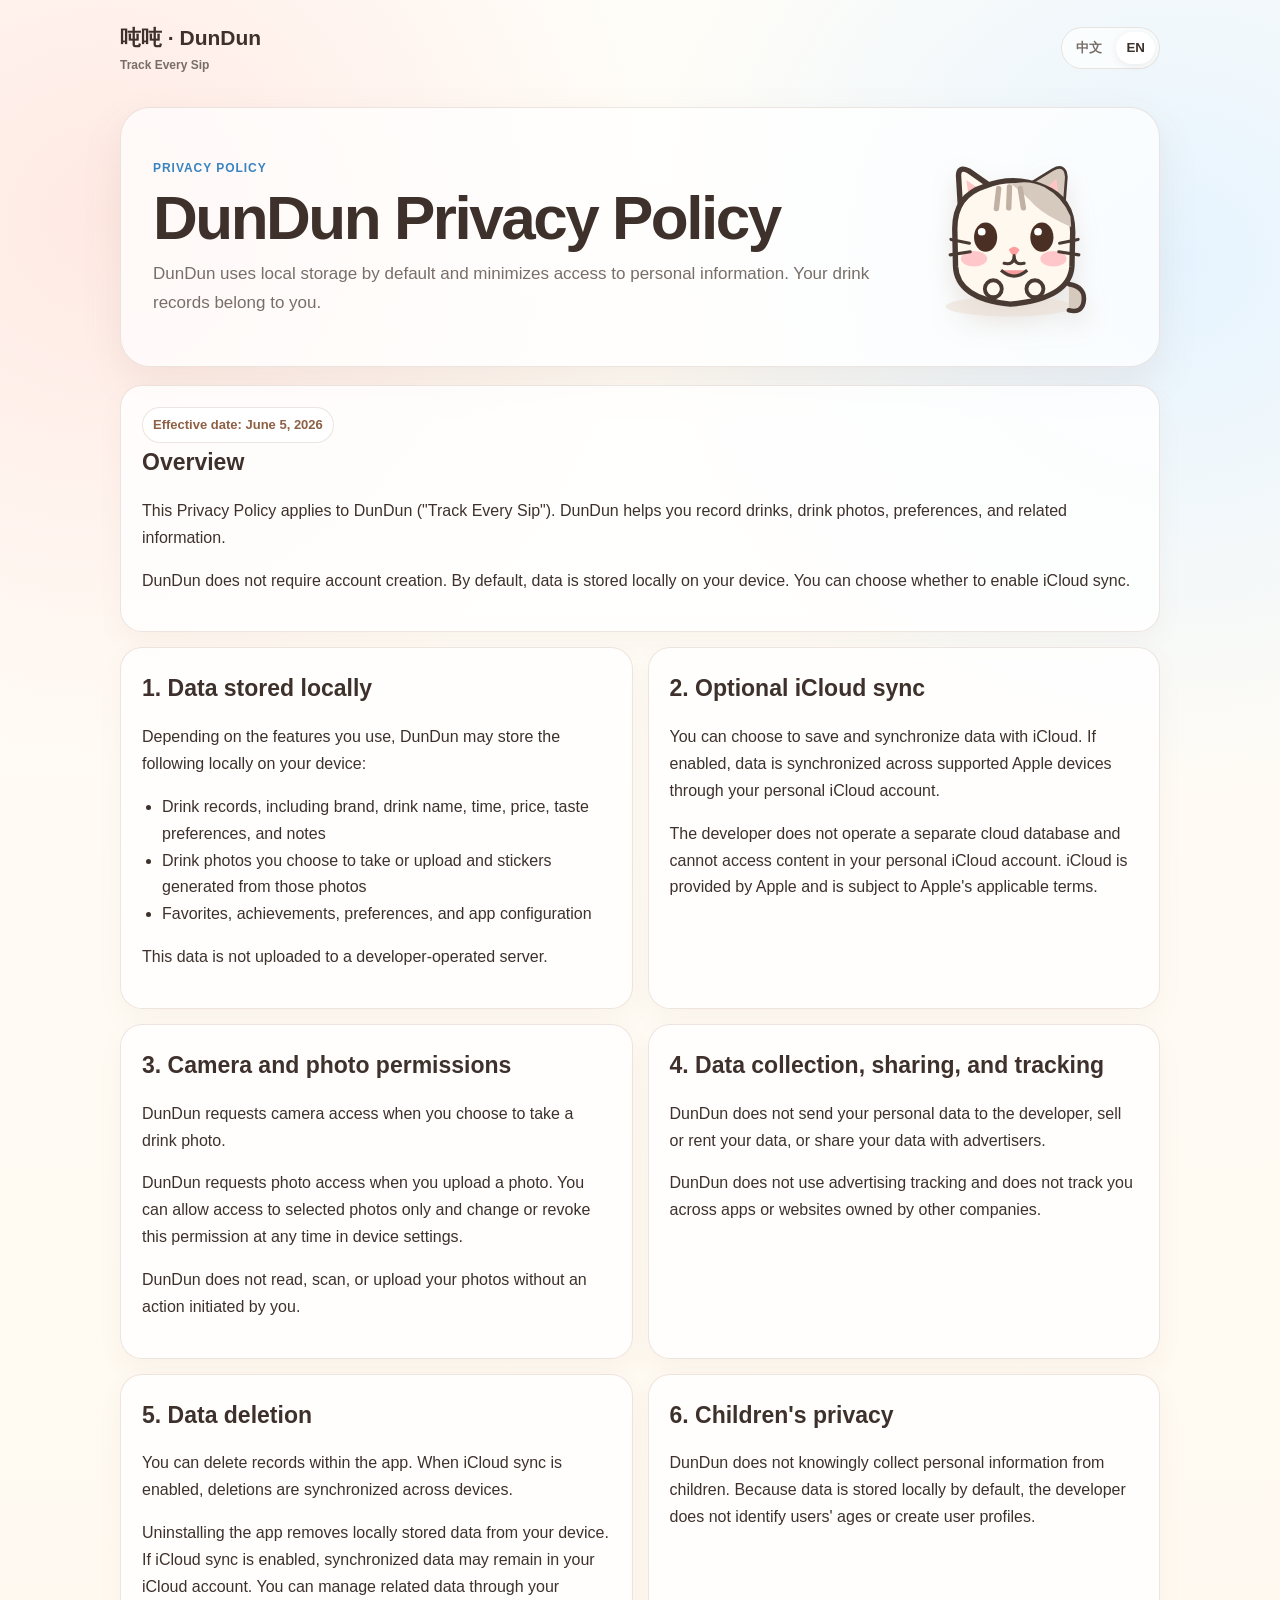
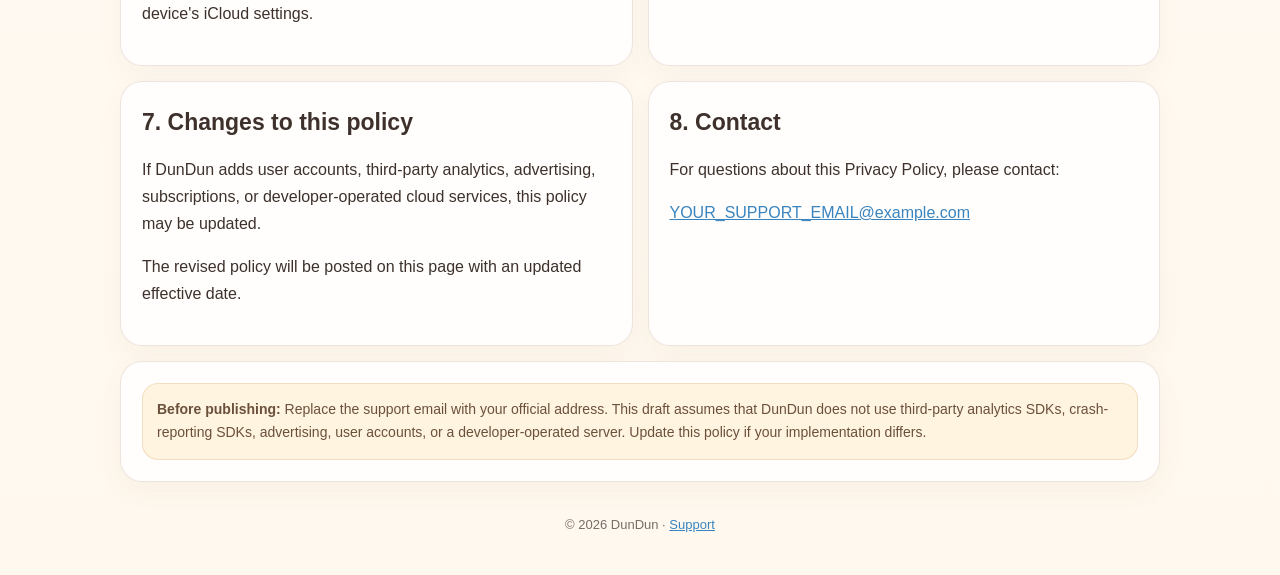
==== privacy/index.html @ b284981b "Add files via upload" ====
<!doctype html><html lang="en" data-current-lang="en"><head><meta charset="utf-8"><meta name="viewport" content="width=device-width,initial-scale=1"><title>DunDun Privacy Policy · 吨吨隐私政策</title><link rel="stylesheet" href="../style.css"></head><body><main class="shell"><header class="top"><div class="brand">吨吨 · DunDun<small>Track Every Sip</small></div><div class="lang"><button data-set-lang="zh">中文</button><button data-set-lang="en">EN</button></div></header>
<section class="hero"><div><div class="kicker">Privacy Policy</div><div data-lang="zh"><h1>吨吨隐私政策</h1><p class="lead">吨吨以本地存储为默认方式，并尽量减少对个人信息的访问。你的饮品记录属于你。</p></div><div data-lang="en"><h1>DunDun Privacy Policy</h1><p class="lead">DunDun uses local storage by default and minimizes access to personal information. Your drink records belong to you.</p></div></div><div><svg class="cat" viewBox="0 0 240 240" role="img" aria-label="DunDun cat">
<ellipse cx="120" cy="216" rx="83" ry="13" fill="#e7d7c9" opacity=".45"/>
<path d="M57 99 54 48q-1-15 13-8l30 21q23-13 49-2l31-19q14-8 15 8l-4 52" fill="#fff8ee" stroke="#493b34" stroke-width="7" stroke-linejoin="round"/>
<path d="m146 59 31-19q14-8 15 8l-4 52q-18-27-42-41Z" fill="#d6c9be"/>
<path d="m64 52 24 17-20 10Z" fill="#ffc5c5"/><path d="m181 50-18 17 21 10Z" fill="#ffc5c5"/>
<path d="M49 115q0-43 39-55 38-15 76 1 38 15 38 58l-1 45q-3 42-80 49-69-7-71-49Z" fill="#fff8ee" stroke="#493b34" stroke-width="7"/>
<path d="M122 57q23-6 43 4 24 13 34 38l1 14q-32-14-47-28-13-15-31-28Z" fill="#d6c9be"/>
<path d="m106 63-3 26m17-28-1 27m15-25 4 25" stroke="#c1b1a4" stroke-width="7" stroke-linecap="round"/>
<ellipse cx="89" cy="126" rx="15" ry="19" fill="#4a3024"/><ellipse cx="162" cy="126" rx="15" ry="19" fill="#4a3024"/>
<circle cx="84" cy="119" r="5" fill="#fff"/><circle cx="157" cy="119" r="5" fill="#fff"/>
<ellipse cx="74" cy="154" rx="17" ry="10" fill="#ffc7c9"/><ellipse cx="177" cy="154" rx="17" ry="10" fill="#ffc7c9"/>
<path d="M119 142q7-7 14 0-4 8-7 8t-7-8Z" fill="#ff9e9e"/>
<path d="M126 150q0 13-13 10m13-10q0 13 13 10" fill="none" stroke="#493b34" stroke-width="4" stroke-linecap="round"/>
<path d="M109 169q17 15 34 0" fill="#f69c9c" stroke="#493b34" stroke-width="4"/>
<path d="m68 134-24-5m25 16-26 4m142-15 24-5m-25 16 26 4" stroke="#493b34" stroke-width="4" stroke-linecap="round"/>
<circle cx="99" cy="193" r="11" fill="#fff8ee" stroke="#493b34" stroke-width="5"/><circle cx="153" cy="193" r="11" fill="#fff8ee" stroke="#493b34" stroke-width="5"/>
<path d="M197 187q23 4 19 24-3 14-19 10" fill="#d6c9be" stroke="#493b34" stroke-width="6" stroke-linecap="round"/>
</svg></div></section>
<div class="grid">
<section class="card wide"><div data-lang="zh"><span class="badge">生效日期：2026 年 6 月 5 日</span><h2>概述</h2><p>本隐私政策适用于吨吨（DunDun，副标题：Track Every Sip）。吨吨用于记录饮品、饮品照片、偏好及相关信息。</p><p>吨吨不会要求创建账户。默认情况下，数据仅保存在你的设备本地。你可以自行选择是否启用 iCloud 同步。</p></div><div data-lang="en"><span class="badge">Effective date: June 5, 2026</span><h2>Overview</h2><p>This Privacy Policy applies to DunDun ("Track Every Sip"). DunDun helps you record drinks, drink photos, preferences, and related information.</p><p>DunDun does not require account creation. By default, data is stored locally on your device. You can choose whether to enable iCloud sync.</p></div></section>
<section class="card"><div data-lang="zh"><h2>1. 本地存储的数据</h2><p>根据你使用的功能，吨吨可能在设备本地保存：</p><ul><li>饮品记录，包括品牌、饮品名称、时间、价格、口味偏好和备注</li><li>你主动拍摄或上传的饮品照片，以及由照片生成的贴纸</li><li>收藏、成就、偏好设置和 App 配置</li></ul><p>这些数据不会被上传至开发者运营的服务器。</p></div><div data-lang="en"><h2>1. Data stored locally</h2><p>Depending on the features you use, DunDun may store the following locally on your device:</p><ul><li>Drink records, including brand, drink name, time, price, taste preferences, and notes</li><li>Drink photos you choose to take or upload and stickers generated from those photos</li><li>Favorites, achievements, preferences, and app configuration</li></ul><p>This data is not uploaded to a developer-operated server.</p></div></section>
<section class="card"><div data-lang="zh"><h2>2. 可选 iCloud 同步</h2><p>你可以选择使用 iCloud 保存和同步数据。启用后，数据会通过你的个人 iCloud 账户在支持的 Apple 设备之间同步。</p><p>开发者不会运营独立云端数据库，也无法访问你个人 iCloud 账户中的内容。iCloud 服务由 Apple 提供，并受 Apple 相关条款约束。</p></div><div data-lang="en"><h2>2. Optional iCloud sync</h2><p>You can choose to save and synchronize data with iCloud. If enabled, data is synchronized across supported Apple devices through your personal iCloud account.</p><p>The developer does not operate a separate cloud database and cannot access content in your personal iCloud account. iCloud is provided by Apple and is subject to Apple's applicable terms.</p></div></section>
<section class="card"><div data-lang="zh"><h2>3. 相机与照片权限</h2><p>当你主动拍摄饮品照片时，吨吨会请求相机权限。</p><p>当你主动上传照片时，吨吨会请求照片访问权限。你可以选择仅允许访问特定照片，也可以在设备设置中随时调整或撤销权限。</p><p>吨吨不会在未经你操作的情况下读取、扫描或上传照片。</p></div><div data-lang="en"><h2>3. Camera and photo permissions</h2><p>DunDun requests camera access when you choose to take a drink photo.</p><p>DunDun requests photo access when you upload a photo. You can allow access to selected photos only and change or revoke this permission at any time in device settings.</p><p>DunDun does not read, scan, or upload your photos without an action initiated by you.</p></div></section>
<section class="card"><div data-lang="zh"><h2>4. 数据收集、分享与追踪</h2><p>吨吨不会将你的个人数据发送给开发者，不会出售或出租数据，也不会与广告商分享数据。</p><p>吨吨不使用广告追踪，也不会跨其他公司的 App 或网站追踪你。</p></div><div data-lang="en"><h2>4. Data collection, sharing, and tracking</h2><p>DunDun does not send your personal data to the developer, sell or rent your data, or share your data with advertisers.</p><p>DunDun does not use advertising tracking and does not track you across apps or websites owned by other companies.</p></div></section>
<section class="card"><div data-lang="zh"><h2>5. 删除数据</h2><p>你可以在 App 内删除记录。启用 iCloud 同步后，删除操作会同步至其他设备。</p><p>卸载 App 会移除设备上的本地数据。如果启用了 iCloud，同步数据可能仍保存在你的 iCloud 账户中。你可以通过设备的 iCloud 设置管理相关数据。</p></div><div data-lang="en"><h2>5. Data deletion</h2><p>You can delete records within the app. When iCloud sync is enabled, deletions are synchronized across devices.</p><p>Uninstalling the app removes locally stored data from your device. If iCloud sync is enabled, synchronized data may remain in your iCloud account. You can manage related data through your device's iCloud settings.</p></div></section>
<section class="card"><div data-lang="zh"><h2>6. 儿童隐私</h2><p>吨吨不会主动收集儿童的个人信息。由于数据默认保存在本地，开发者无法识别用户年龄，也不会建立用户档案。</p></div><div data-lang="en"><h2>6. Children's privacy</h2><p>DunDun does not knowingly collect personal information from children. Because data is stored locally by default, the developer does not identify users' ages or create user profiles.</p></div></section>
<section class="card"><div data-lang="zh"><h2>7. 政策更新</h2><p>如果吨吨未来增加账号系统、第三方分析工具、广告、订阅服务或开发者运营的云端服务，本政策可能会更新。</p><p>更新后的政策会发布在本页面，并标明新的生效日期。</p></div><div data-lang="en"><h2>7. Changes to this policy</h2><p>If DunDun adds user accounts, third-party analytics, advertising, subscriptions, or developer-operated cloud services, this policy may be updated.</p><p>The revised policy will be posted on this page with an updated effective date.</p></div></section>
<section class="card"><div data-lang="zh"><h2>8. 联系方式</h2><p>如对本隐私政策有疑问，请联系：</p><p><a href="mailto:YOUR_SUPPORT_EMAIL@example.com">YOUR_SUPPORT_EMAIL@example.com</a></p></div><div data-lang="en"><h2>8. Contact</h2><p>For questions about this Privacy Policy, please contact:</p><p><a href="mailto:YOUR_SUPPORT_EMAIL@example.com">YOUR_SUPPORT_EMAIL@example.com</a></p></div></section>
<section class="card wide"><div class="note"><div data-lang="zh"><strong>发布前检查：</strong>请将支持邮箱替换为正式邮箱。本草案假设吨吨不包含第三方分析 SDK、崩溃上报 SDK、广告、账号系统或开发者运营的服务器。如实际情况不同，应相应修改。</div><div data-lang="en"><strong>Before publishing:</strong> Replace the support email with your official address. This draft assumes that DunDun does not use third-party analytics SDKs, crash-reporting SDKs, advertising, user accounts, or a developer-operated server. Update this policy if your implementation differs.</div></div></section>
</div><footer class="footer">© 2026 DunDun · <a href="../support/">Support</a></footer></main><script src="../script.js"></script></body></html>
---- style.css ----
:root{--cream:#fff8ee;--paper:#fffdf8;--tea:#d7a16d;--tea2:#8e6044;--blue:#87c4f5;--pink:#f7b7b7;--ink:#3e312c;--muted:#786e69;--line:rgba(142,96,68,.16)}
*{box-sizing:border-box}body{margin:0;background:radial-gradient(circle at 8% 10%,#ffe9e4 0,transparent 24%),radial-gradient(circle at 92% 12%,#e6f4ff 0,transparent 24%),linear-gradient(#fffdf8,#fff8ee);font-family:-apple-system,BlinkMacSystemFont,"Segoe UI","PingFang SC","Microsoft YaHei",sans-serif;color:var(--ink);line-height:1.68}
a{color:#3984bf}.shell{width:min(1040px,calc(100% - 32px));margin:auto}.top{display:flex;justify-content:space-between;align-items:center;padding:20px 0}.brand{font-weight:800;font-size:21px}.brand small{display:block;font-size:12px;color:var(--muted);font-weight:600}.lang{display:flex;gap:4px;padding:4px;border:1px solid var(--line);border-radius:999px;background:#ffffffaa}.lang button{border:0;background:transparent;padding:7px 10px;border-radius:999px;font-weight:700;color:var(--muted);cursor:pointer}.lang button.active{background:#fff;color:var(--ink);box-shadow:0 2px 8px #00000012}
.hero{display:grid;grid-template-columns:1fr 210px;gap:20px;align-items:center;padding:32px;border-radius:30px;background:#ffffffb8;border:1px solid var(--line);box-shadow:0 16px 40px #8e60441a;margin:12px 0 18px}.kicker{font-size:12px;font-weight:800;letter-spacing:.08em;color:#3984bf;text-transform:uppercase}h1{font-size:clamp(36px,6vw,62px);line-height:1.04;margin:8px 0 10px;letter-spacing:-.04em}h2{font-size:23px;margin:0 0 10px}h3{font-size:17px;margin:16px 0 2px}.lead{font-size:17px;color:var(--muted);margin:0}.cat{width:185px;max-width:100%;filter:drop-shadow(0 12px 12px #8e604426);animation:float 4s ease-in-out infinite}@keyframes float{50%{transform:translateY(-8px)}}.grid{display:grid;grid-template-columns:repeat(2,minmax(0,1fr));gap:15px}.card{background:#ffffffcc;border:1px solid var(--line);border-radius:22px;padding:21px;box-shadow:0 10px 26px #8e60440d}.wide{grid-column:1/-1}.card ul{padding-left:20px}.note{background:#fff4df;border:1px solid #d7a16d44;border-radius:16px;padding:14px;color:#6b503c;font-size:14px}.cta{display:inline-block;margin-top:14px;background:linear-gradient(135deg,#87c4f5,#5b9ed7);color:#fff;padding:11px 15px;border-radius:14px;font-weight:800;text-decoration:none}.badge{display:inline-block;background:#fff;border:1px solid var(--line);border-radius:999px;padding:6px 10px;font-size:13px;color:var(--tea2);font-weight:700}.footer{text-align:center;padding:32px 0 40px;color:var(--muted);font-size:13px}[data-lang]{display:none}html[data-current-lang="en"] [data-lang="en"],html[data-current-lang="zh"] [data-lang="zh"]{display:block}.inline[data-lang]{display:none}html[data-current-lang="en"] .inline[data-lang="en"],html[data-current-lang="zh"] .inline[data-lang="zh"]{display:inline}
@media(max-width:720px){.hero{grid-template-columns:1fr;text-align:center;padding:24px}.cat{width:155px}.grid{grid-template-columns:1fr}.lead{margin:auto}}
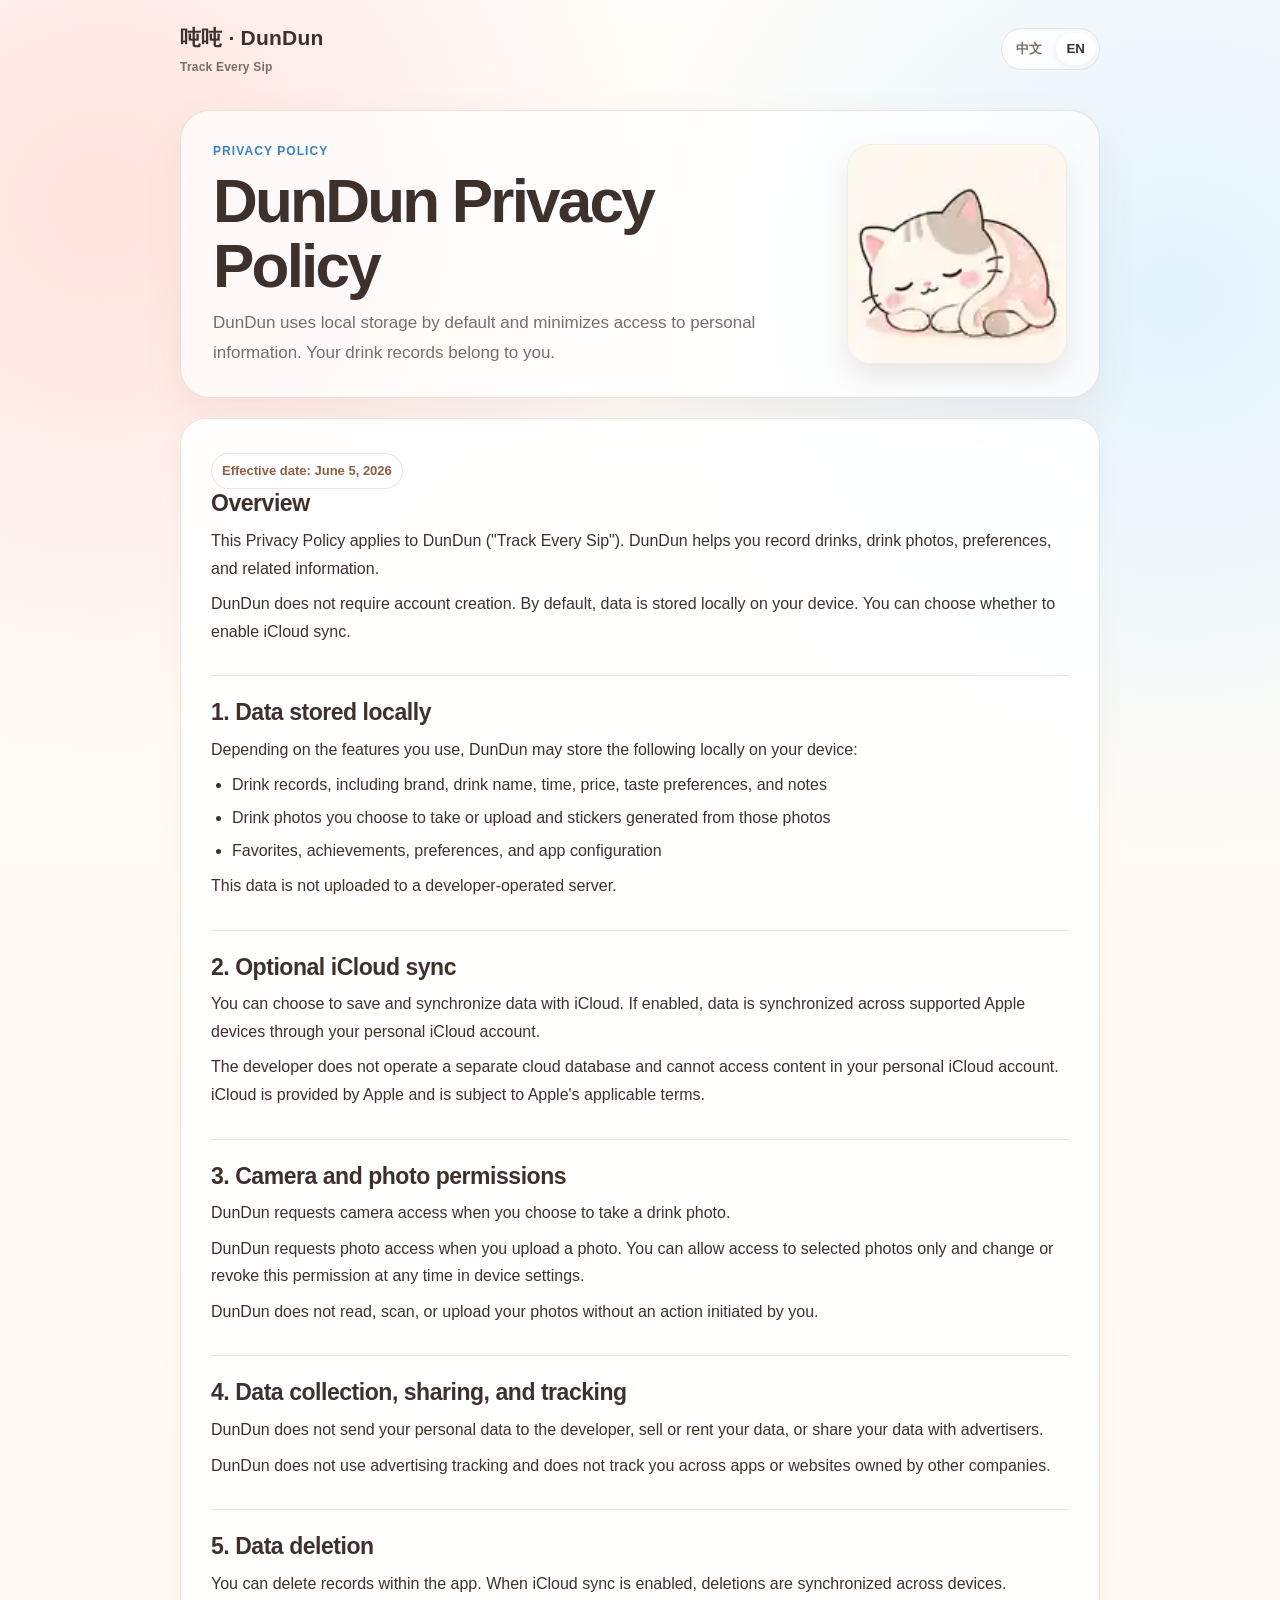
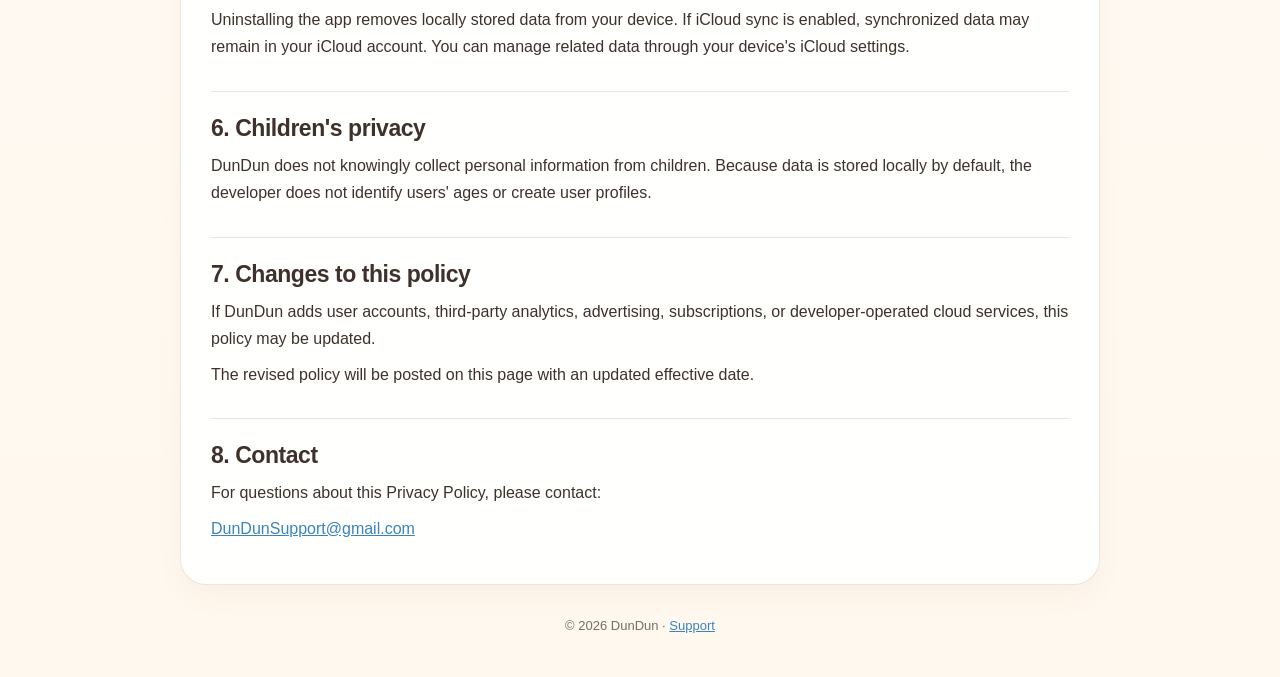
==== commit bdb6d99d: "Update DunDun privacy page design and contact email" ====
--- a/privacy/index.html
+++ b/privacy/index.html
@@ -1,31 +1 @@
-<!doctype html><html lang="en" data-current-lang="en"><head><meta charset="utf-8"><meta name="viewport" content="width=device-width,initial-scale=1"><title>DunDun Privacy Policy · 吨吨隐私政策</title><link rel="stylesheet" href="../style.css"></head><body><main class="shell"><header class="top"><div class="brand">吨吨 · DunDun<small>Track Every Sip</small></div><div class="lang"><button data-set-lang="zh">中文</button><button data-set-lang="en">EN</button></div></header>
-<section class="hero"><div><div class="kicker">Privacy Policy</div><div data-lang="zh"><h1>吨吨隐私政策</h1><p class="lead">吨吨以本地存储为默认方式，并尽量减少对个人信息的访问。你的饮品记录属于你。</p></div><div data-lang="en"><h1>DunDun Privacy Policy</h1><p class="lead">DunDun uses local storage by default and minimizes access to personal information. Your drink records belong to you.</p></div></div><div><svg class="cat" viewBox="0 0 240 240" role="img" aria-label="DunDun cat">
-<ellipse cx="120" cy="216" rx="83" ry="13" fill="#e7d7c9" opacity=".45"/>
-<path d="M57 99 54 48q-1-15 13-8l30 21q23-13 49-2l31-19q14-8 15 8l-4 52" fill="#fff8ee" stroke="#493b34" stroke-width="7" stroke-linejoin="round"/>
-<path d="m146 59 31-19q14-8 15 8l-4 52q-18-27-42-41Z" fill="#d6c9be"/>
-<path d="m64 52 24 17-20 10Z" fill="#ffc5c5"/><path d="m181 50-18 17 21 10Z" fill="#ffc5c5"/>
-<path d="M49 115q0-43 39-55 38-15 76 1 38 15 38 58l-1 45q-3 42-80 49-69-7-71-49Z" fill="#fff8ee" stroke="#493b34" stroke-width="7"/>
-<path d="M122 57q23-6 43 4 24 13 34 38l1 14q-32-14-47-28-13-15-31-28Z" fill="#d6c9be"/>
-<path d="m106 63-3 26m17-28-1 27m15-25 4 25" stroke="#c1b1a4" stroke-width="7" stroke-linecap="round"/>
-<ellipse cx="89" cy="126" rx="15" ry="19" fill="#4a3024"/><ellipse cx="162" cy="126" rx="15" ry="19" fill="#4a3024"/>
-<circle cx="84" cy="119" r="5" fill="#fff"/><circle cx="157" cy="119" r="5" fill="#fff"/>
-<ellipse cx="74" cy="154" rx="17" ry="10" fill="#ffc7c9"/><ellipse cx="177" cy="154" rx="17" ry="10" fill="#ffc7c9"/>
-<path d="M119 142q7-7 14 0-4 8-7 8t-7-8Z" fill="#ff9e9e"/>
-<path d="M126 150q0 13-13 10m13-10q0 13 13 10" fill="none" stroke="#493b34" stroke-width="4" stroke-linecap="round"/>
-<path d="M109 169q17 15 34 0" fill="#f69c9c" stroke="#493b34" stroke-width="4"/>
-<path d="m68 134-24-5m25 16-26 4m142-15 24-5m-25 16 26 4" stroke="#493b34" stroke-width="4" stroke-linecap="round"/>
-<circle cx="99" cy="193" r="11" fill="#fff8ee" stroke="#493b34" stroke-width="5"/><circle cx="153" cy="193" r="11" fill="#fff8ee" stroke="#493b34" stroke-width="5"/>
-<path d="M197 187q23 4 19 24-3 14-19 10" fill="#d6c9be" stroke="#493b34" stroke-width="6" stroke-linecap="round"/>
-</svg></div></section>
-<div class="grid">
-<section class="card wide"><div data-lang="zh"><span class="badge">生效日期：2026 年 6 月 5 日</span><h2>概述</h2><p>本隐私政策适用于吨吨（DunDun，副标题：Track Every Sip）。吨吨用于记录饮品、饮品照片、偏好及相关信息。</p><p>吨吨不会要求创建账户。默认情况下，数据仅保存在你的设备本地。你可以自行选择是否启用 iCloud 同步。</p></div><div data-lang="en"><span class="badge">Effective date: June 5, 2026</span><h2>Overview</h2><p>This Privacy Policy applies to DunDun ("Track Every Sip"). DunDun helps you record drinks, drink photos, preferences, and related information.</p><p>DunDun does not require account creation. By default, data is stored locally on your device. You can choose whether to enable iCloud sync.</p></div></section>
-<section class="card"><div data-lang="zh"><h2>1. 本地存储的数据</h2><p>根据你使用的功能，吨吨可能在设备本地保存：</p><ul><li>饮品记录，包括品牌、饮品名称、时间、价格、口味偏好和备注</li><li>你主动拍摄或上传的饮品照片，以及由照片生成的贴纸</li><li>收藏、成就、偏好设置和 App 配置</li></ul><p>这些数据不会被上传至开发者运营的服务器。</p></div><div data-lang="en"><h2>1. Data stored locally</h2><p>Depending on the features you use, DunDun may store the following locally on your device:</p><ul><li>Drink records, including brand, drink name, time, price, taste preferences, and notes</li><li>Drink photos you choose to take or upload and stickers generated from those photos</li><li>Favorites, achievements, preferences, and app configuration</li></ul><p>This data is not uploaded to a developer-operated server.</p></div></section>
-<section class="card"><div data-lang="zh"><h2>2. 可选 iCloud 同步</h2><p>你可以选择使用 iCloud 保存和同步数据。启用后，数据会通过你的个人 iCloud 账户在支持的 Apple 设备之间同步。</p><p>开发者不会运营独立云端数据库，也无法访问你个人 iCloud 账户中的内容。iCloud 服务由 Apple 提供，并受 Apple 相关条款约束。</p></div><div data-lang="en"><h2>2. Optional iCloud sync</h2><p>You can choose to save and synchronize data with iCloud. If enabled, data is synchronized across supported Apple devices through your personal iCloud account.</p><p>The developer does not operate a separate cloud database and cannot access content in your personal iCloud account. iCloud is provided by Apple and is subject to Apple's applicable terms.</p></div></section>
-<section class="card"><div data-lang="zh"><h2>3. 相机与照片权限</h2><p>当你主动拍摄饮品照片时，吨吨会请求相机权限。</p><p>当你主动上传照片时，吨吨会请求照片访问权限。你可以选择仅允许访问特定照片，也可以在设备设置中随时调整或撤销权限。</p><p>吨吨不会在未经你操作的情况下读取、扫描或上传照片。</p></div><div data-lang="en"><h2>3. Camera and photo permissions</h2><p>DunDun requests camera access when you choose to take a drink photo.</p><p>DunDun requests photo access when you upload a photo. You can allow access to selected photos only and change or revoke this permission at any time in device settings.</p><p>DunDun does not read, scan, or upload your photos without an action initiated by you.</p></div></section>
-<section class="card"><div data-lang="zh"><h2>4. 数据收集、分享与追踪</h2><p>吨吨不会将你的个人数据发送给开发者，不会出售或出租数据，也不会与广告商分享数据。</p><p>吨吨不使用广告追踪，也不会跨其他公司的 App 或网站追踪你。</p></div><div data-lang="en"><h2>4. Data collection, sharing, and tracking</h2><p>DunDun does not send your personal data to the developer, sell or rent your data, or share your data with advertisers.</p><p>DunDun does not use advertising tracking and does not track you across apps or websites owned by other companies.</p></div></section>
-<section class="card"><div data-lang="zh"><h2>5. 删除数据</h2><p>你可以在 App 内删除记录。启用 iCloud 同步后，删除操作会同步至其他设备。</p><p>卸载 App 会移除设备上的本地数据。如果启用了 iCloud，同步数据可能仍保存在你的 iCloud 账户中。你可以通过设备的 iCloud 设置管理相关数据。</p></div><div data-lang="en"><h2>5. Data deletion</h2><p>You can delete records within the app. When iCloud sync is enabled, deletions are synchronized across devices.</p><p>Uninstalling the app removes locally stored data from your device. If iCloud sync is enabled, synchronized data may remain in your iCloud account. You can manage related data through your device's iCloud settings.</p></div></section>
-<section class="card"><div data-lang="zh"><h2>6. 儿童隐私</h2><p>吨吨不会主动收集儿童的个人信息。由于数据默认保存在本地，开发者无法识别用户年龄，也不会建立用户档案。</p></div><div data-lang="en"><h2>6. Children's privacy</h2><p>DunDun does not knowingly collect personal information from children. Because data is stored locally by default, the developer does not identify users' ages or create user profiles.</p></div></section>
-<section class="card"><div data-lang="zh"><h2>7. 政策更新</h2><p>如果吨吨未来增加账号系统、第三方分析工具、广告、订阅服务或开发者运营的云端服务，本政策可能会更新。</p><p>更新后的政策会发布在本页面，并标明新的生效日期。</p></div><div data-lang="en"><h2>7. Changes to this policy</h2><p>If DunDun adds user accounts, third-party analytics, advertising, subscriptions, or developer-operated cloud services, this policy may be updated.</p><p>The revised policy will be posted on this page with an updated effective date.</p></div></section>
-<section class="card"><div data-lang="zh"><h2>8. 联系方式</h2><p>如对本隐私政策有疑问，请联系：</p><p><a href="mailto:YOUR_SUPPORT_EMAIL@example.com">YOUR_SUPPORT_EMAIL@example.com</a></p></div><div data-lang="en"><h2>8. Contact</h2><p>For questions about this Privacy Policy, please contact:</p><p><a href="mailto:YOUR_SUPPORT_EMAIL@example.com">YOUR_SUPPORT_EMAIL@example.com</a></p></div></section>
-<section class="card wide"><div class="note"><div data-lang="zh"><strong>发布前检查：</strong>请将支持邮箱替换为正式邮箱。本草案假设吨吨不包含第三方分析 SDK、崩溃上报 SDK、广告、账号系统或开发者运营的服务器。如实际情况不同，应相应修改。</div><div data-lang="en"><strong>Before publishing:</strong> Replace the support email with your official address. This draft assumes that DunDun does not use third-party analytics SDKs, crash-reporting SDKs, advertising, user accounts, or a developer-operated server. Update this policy if your implementation differs.</div></div></section>
-</div><footer class="footer">© 2026 DunDun · <a href="../support/">Support</a></footer></main><script src="../script.js"></script></body></html>+<!doctype html><html lang="en" data-current-lang="en"><head><meta charset="utf-8"><meta name="viewport" content="width=device-width,initial-scale=1"><title>DunDun Privacy Policy · 吨吨隐私政策</title><link rel="stylesheet" href="../style.css"></head><body><main class="shell"><header class="top"><div class="brand">吨吨 · DunDun<small>Track Every Sip</small></div><div class="lang" aria-label="Language switcher"><button data-set-lang="zh">中文</button><button data-set-lang="en">EN</button></div></header><section class="hero"><div><div class="kicker">Privacy Policy</div><div data-lang="zh"><h1>吨吨隐私政策</h1><p class="lead">吨吨以本地存储为默认方式，并尽量减少对个人信息的访问。你的饮品记录属于你。</p></div><div data-lang="en"><h1>DunDun Privacy Policy</h1><p class="lead">DunDun uses local storage by default and minimizes access to personal information. Your drink records belong to you.</p></div></div><img class="hero-image" src="[data-uri]" alt="DunDun cat sleeping peacefully"></section><article class="document"><section class="section"><div data-lang="zh"><span class="badge">生效日期：2026 年 6 月 5 日</span><h2>概述</h2><p>本隐私政策适用于吨吨（DunDun，副标题：Track Every Sip）。吨吨用于记录饮品、饮品照片、偏好及相关信息。</p><p>吨吨不会要求创建账户。默认情况下，数据仅保存在你的设备本地。你可以自行选择是否启用 iCloud 同步。</p></div><div data-lang="en"><span class="badge">Effective date: June 5, 2026</span><h2>Overview</h2><p>This Privacy Policy applies to DunDun ("Track Every Sip"). DunDun helps you record drinks, drink photos, preferences, and related information.</p><p>DunDun does not require account creation. By default, data is stored locally on your device. You can choose whether to enable iCloud sync.</p></div></section><section class="section"><div data-lang="zh"><h2>1. 本地存储的数据</h2><p>根据你使用的功能，吨吨可能在设备本地保存：</p><ul><li>饮品记录，包括品牌、饮品名称、时间、价格、口味偏好和备注</li><li>你主动拍摄或上传的饮品照片，以及由照片生成的贴纸</li><li>收藏、成就、偏好设置和 App 配置</li></ul><p>这些数据不会被上传至开发者运营的服务器。</p></div><div data-lang="en"><h2>1. Data stored locally</h2><p>Depending on the features you use, DunDun may store the following locally on your device:</p><ul><li>Drink records, including brand, drink name, time, price, taste preferences, and notes</li><li>Drink photos you choose to take or upload and stickers generated from those photos</li><li>Favorites, achievements, preferences, and app configuration</li></ul><p>This data is not uploaded to a developer-operated server.</p></div></section><section class="section"><div data-lang="zh"><h2>2. 可选 iCloud 同步</h2><p>你可以选择使用 iCloud 保存和同步数据。启用后，数据会通过你的个人 iCloud 账户在支持的 Apple 设备之间同步。</p><p>开发者不会运营独立云端数据库，也无法访问你个人 iCloud 账户中的内容。iCloud 服务由 Apple 提供，并受 Apple 相关条款约束。</p></div><div data-lang="en"><h2>2. Optional iCloud sync</h2><p>You can choose to save and synchronize data with iCloud. If enabled, data is synchronized across supported Apple devices through your personal iCloud account.</p><p>The developer does not operate a separate cloud database and cannot access content in your personal iCloud account. iCloud is provided by Apple and is subject to Apple's applicable terms.</p></div></section><section class="section"><div data-lang="zh"><h2>3. 相机与照片权限</h2><p>当你主动拍摄饮品照片时，吨吨会请求相机权限。</p><p>当你主动上传照片时，吨吨会请求照片访问权限。你可以选择仅允许访问特定照片，也可以在设备设置中随时调整或撤销权限。</p><p>吨吨不会在未经你操作的情况下读取、扫描或上传照片。</p></div><div data-lang="en"><h2>3. Camera and photo permissions</h2><p>DunDun requests camera access when you choose to take a drink photo.</p><p>DunDun requests photo access when you upload a photo. You can allow access to selected photos only and change or revoke this permission at any time in device settings.</p><p>DunDun does not read, scan, or upload your photos without an action initiated by you.</p></div></section><section class="section"><div data-lang="zh"><h2>4. 数据收集、分享与追踪</h2><p>吨吨不会将你的个人数据发送给开发者，不会出售或出租数据，也不会与广告商分享数据。</p><p>吨吨不使用广告追踪，也不会跨其他公司的 App 或网站追踪你。</p></div><div data-lang="en"><h2>4. Data collection, sharing, and tracking</h2><p>DunDun does not send your personal data to the developer, sell or rent your data, or share your data with advertisers.</p><p>DunDun does not use advertising tracking and does not track you across apps or websites owned by other companies.</p></div></section><section class="section"><div data-lang="zh"><h2>5. 删除数据</h2><p>你可以在 App 内删除记录。启用 iCloud 同步后，删除操作会同步至其他设备。</p><p>卸载 App 会移除设备上的本地数据。如果启用了 iCloud，同步数据可能仍保存在你的 iCloud 账户中。你可以通过设备的 iCloud 设置管理相关数据。</p></div><div data-lang="en"><h2>5. Data deletion</h2><p>You can delete records within the app. When iCloud sync is enabled, deletions are synchronized across devices.</p><p>Uninstalling the app removes locally stored data from your device. If iCloud sync is enabled, synchronized data may remain in your iCloud account. You can manage related data through your device's iCloud settings.</p></div></section><section class="section"><div data-lang="zh"><h2>6. 儿童隐私</h2><p>吨吨不会主动收集儿童的个人信息。由于数据默认保存在本地，开发者无法识别用户年龄，也不会建立用户档案。</p></div><div data-lang="en"><h2>6. Children's privacy</h2><p>DunDun does not knowingly collect personal information from children. Because data is stored locally by default, the developer does not identify users' ages or create user profiles.</p></div></section><section class="section"><div data-lang="zh"><h2>7. 政策更新</h2><p>如果吨吨未来增加账号系统、第三方分析工具、广告、订阅服务或开发者运营的云端服务，本政策可能会更新。</p><p>更新后的政策会发布在本页面，并标明新的生效日期。</p></div><div data-lang="en"><h2>7. Changes to this policy</h2><p>If DunDun adds user accounts, third-party analytics, advertising, subscriptions, or developer-operated cloud services, this policy may be updated.</p><p>The revised policy will be posted on this page with an updated effective date.</p></div></section><section class="section"><div data-lang="zh"><h2>8. 联系方式</h2><p>如对本隐私政策有疑问，请联系：</p><p><a href="mailto:DunDunSupport@gmail.com">DunDunSupport@gmail.com</a></p></div><div data-lang="en"><h2>8. Contact</h2><p>For questions about this Privacy Policy, please contact:</p><p><a href="mailto:DunDunSupport@gmail.com">DunDunSupport@gmail.com</a></p></div></section></article><footer class="footer">© 2026 DunDun · <a href="../support/">Support</a></footer></main><script src="../script.js"></script></body></html>
--- a/style.css
+++ b/style.css
@@ -1,6 +1 @@
-
-:root{--cream:#fff8ee;--paper:#fffdf8;--tea:#d7a16d;--tea2:#8e6044;--blue:#87c4f5;--pink:#f7b7b7;--ink:#3e312c;--muted:#786e69;--line:rgba(142,96,68,.16)}
-*{box-sizing:border-box}body{margin:0;background:radial-gradient(circle at 8% 10%,#ffe9e4 0,transparent 24%),radial-gradient(circle at 92% 12%,#e6f4ff 0,transparent 24%),linear-gradient(#fffdf8,#fff8ee);font-family:-apple-system,BlinkMacSystemFont,"Segoe UI","PingFang SC","Microsoft YaHei",sans-serif;color:var(--ink);line-height:1.68}
-a{color:#3984bf}.shell{width:min(1040px,calc(100% - 32px));margin:auto}.top{display:flex;justify-content:space-between;align-items:center;padding:20px 0}.brand{font-weight:800;font-size:21px}.brand small{display:block;font-size:12px;color:var(--muted);font-weight:600}.lang{display:flex;gap:4px;padding:4px;border:1px solid var(--line);border-radius:999px;background:#ffffffaa}.lang button{border:0;background:transparent;padding:7px 10px;border-radius:999px;font-weight:700;color:var(--muted);cursor:pointer}.lang button.active{background:#fff;color:var(--ink);box-shadow:0 2px 8px #00000012}
-.hero{display:grid;grid-template-columns:1fr 210px;gap:20px;align-items:center;padding:32px;border-radius:30px;background:#ffffffb8;border:1px solid var(--line);box-shadow:0 16px 40px #8e60441a;margin:12px 0 18px}.kicker{font-size:12px;font-weight:800;letter-spacing:.08em;color:#3984bf;text-transform:uppercase}h1{font-size:clamp(36px,6vw,62px);line-height:1.04;margin:8px 0 10px;letter-spacing:-.04em}h2{font-size:23px;margin:0 0 10px}h3{font-size:17px;margin:16px 0 2px}.lead{font-size:17px;color:var(--muted);margin:0}.cat{width:185px;max-width:100%;filter:drop-shadow(0 12px 12px #8e604426);animation:float 4s ease-in-out infinite}@keyframes float{50%{transform:translateY(-8px)}}.grid{display:grid;grid-template-columns:repeat(2,minmax(0,1fr));gap:15px}.card{background:#ffffffcc;border:1px solid var(--line);border-radius:22px;padding:21px;box-shadow:0 10px 26px #8e60440d}.wide{grid-column:1/-1}.card ul{padding-left:20px}.note{background:#fff4df;border:1px solid #d7a16d44;border-radius:16px;padding:14px;color:#6b503c;font-size:14px}.cta{display:inline-block;margin-top:14px;background:linear-gradient(135deg,#87c4f5,#5b9ed7);color:#fff;padding:11px 15px;border-radius:14px;font-weight:800;text-decoration:none}.badge{display:inline-block;background:#fff;border:1px solid var(--line);border-radius:999px;padding:6px 10px;font-size:13px;color:var(--tea2);font-weight:700}.footer{text-align:center;padding:32px 0 40px;color:var(--muted);font-size:13px}[data-lang]{display:none}html[data-current-lang="en"] [data-lang="en"],html[data-current-lang="zh"] [data-lang="zh"]{display:block}.inline[data-lang]{display:none}html[data-current-lang="en"] .inline[data-lang="en"],html[data-current-lang="zh"] .inline[data-lang="zh"]{display:inline}
-@media(max-width:720px){.hero{grid-template-columns:1fr;text-align:center;padding:24px}.cat{width:155px}.grid{grid-template-columns:1fr}.lead{margin:auto}}
+:root{--cream:#fff8ee;--cream2:#fffdf9;--tea:#d7a16d;--tea-dark:#8e6044;--blue:#87c4f5;--blue-dark:#3984bf;--ink:#3e312c;--muted:#786e69;--line:rgba(142,96,68,.16);--paper:rgba(255,255,255,.9)} *{box-sizing:border-box}html{scroll-behavior:smooth}body{margin:0;color:var(--ink);line-height:1.72;font-family:-apple-system,BlinkMacSystemFont,"SF Pro Text","Segoe UI","PingFang SC","Microsoft YaHei",sans-serif;background:radial-gradient(circle at 8% 9%,rgba(255,225,220,.95) 0,transparent 23%),radial-gradient(circle at 92% 13%,rgba(223,242,255,.9) 0,transparent 24%),linear-gradient(180deg,var(--cream2),var(--cream))} a{color:var(--blue-dark)}.shell{width:min(920px,calc(100% - 32px));margin:0 auto}.top{display:flex;justify-content:space-between;align-items:center;padding:20px 0}.brand{font-weight:850;font-size:21px;letter-spacing:.01em}.brand small{display:block;font-size:12px;color:var(--muted);font-weight:650;margin-top:1px}.lang{display:flex;gap:4px;padding:4px;border:1px solid var(--line);border-radius:999px;background:#ffffffb8;backdrop-filter:blur(12px)}.lang button{border:0;background:transparent;padding:7px 10px;border-radius:999px;font-weight:750;color:var(--muted);cursor:pointer}.lang button.active{background:#fff;color:var(--ink);box-shadow:0 2px 8px #00000012} .hero{display:grid;grid-template-columns:minmax(0,1fr) 220px;gap:28px;align-items:center;padding:30px 32px;margin:12px 0 20px;border-radius:30px;border:1px solid var(--line);background:rgba(255,255,255,.7);box-shadow:0 16px 38px #8e604417}.kicker{font-size:12px;font-weight:850;letter-spacing:.09em;color:var(--blue-dark);text-transform:uppercase}h1{font-size:clamp(36px,6vw,62px);line-height:1.04;margin:8px 0 10px;letter-spacing:-.045em}h2{font-size:23px;line-height:1.3;margin:0 0 8px;letter-spacing:-.02em}h3{font-size:17px;line-height:1.42;margin:17px 0 2px}p{margin:8px 0}.lead{font-size:17px;color:var(--muted);margin:0;max-width:650px}.hero-image{display:block;width:100%;max-width:220px;aspect-ratio:1/1;object-fit:cover;border-radius:24px;border:1px solid rgba(142,96,68,.1);box-shadow:0 12px 25px rgba(121,89,60,.13);animation:float 4s ease-in-out infinite}@keyframes float{50%{transform:translateY(-7px) rotate(-.4deg)}} .document{background:var(--paper);border:1px solid var(--line);border-radius:26px;padding:12px 30px;box-shadow:0 10px 28px #8e60440d}.section{padding:22px 0;border-bottom:1px solid var(--line)}.section:last-child{border-bottom:0}.section ul{padding-left:21px;margin:8px 0}.section li{margin:5px 0}.badge{display:inline-block;background:#fff;border:1px solid var(--line);border-radius:999px;padding:6px 10px;font-size:13px;color:var(--tea-dark);font-weight:750}.cta{display:inline-block;margin-top:14px;background:linear-gradient(135deg,#87c4f5,#5b9ed7);color:#fff;padding:11px 15px;border-radius:14px;font-weight:850;text-decoration:none;box-shadow:0 8px 18px #3984bf29}.footer{text-align:center;padding:30px 0 40px;color:var(--muted);font-size:13px}[data-lang]{display:none}html[data-current-lang="en"] [data-lang="en"],html[data-current-lang="zh"] [data-lang="zh"]{display:block}.inline[data-lang]{display:none}html[data-current-lang="en"] .inline[data-lang="en"],html[data-current-lang="zh"] .inline[data-lang="zh"]{display:inline}@media(max-width:720px){.hero{grid-template-columns:1fr;text-align:center;padding:24px}.hero-image{max-width:180px;margin:0 auto}.lead{margin:0 auto}.document{padding:6px 20px}.section{padding:19px 0}}
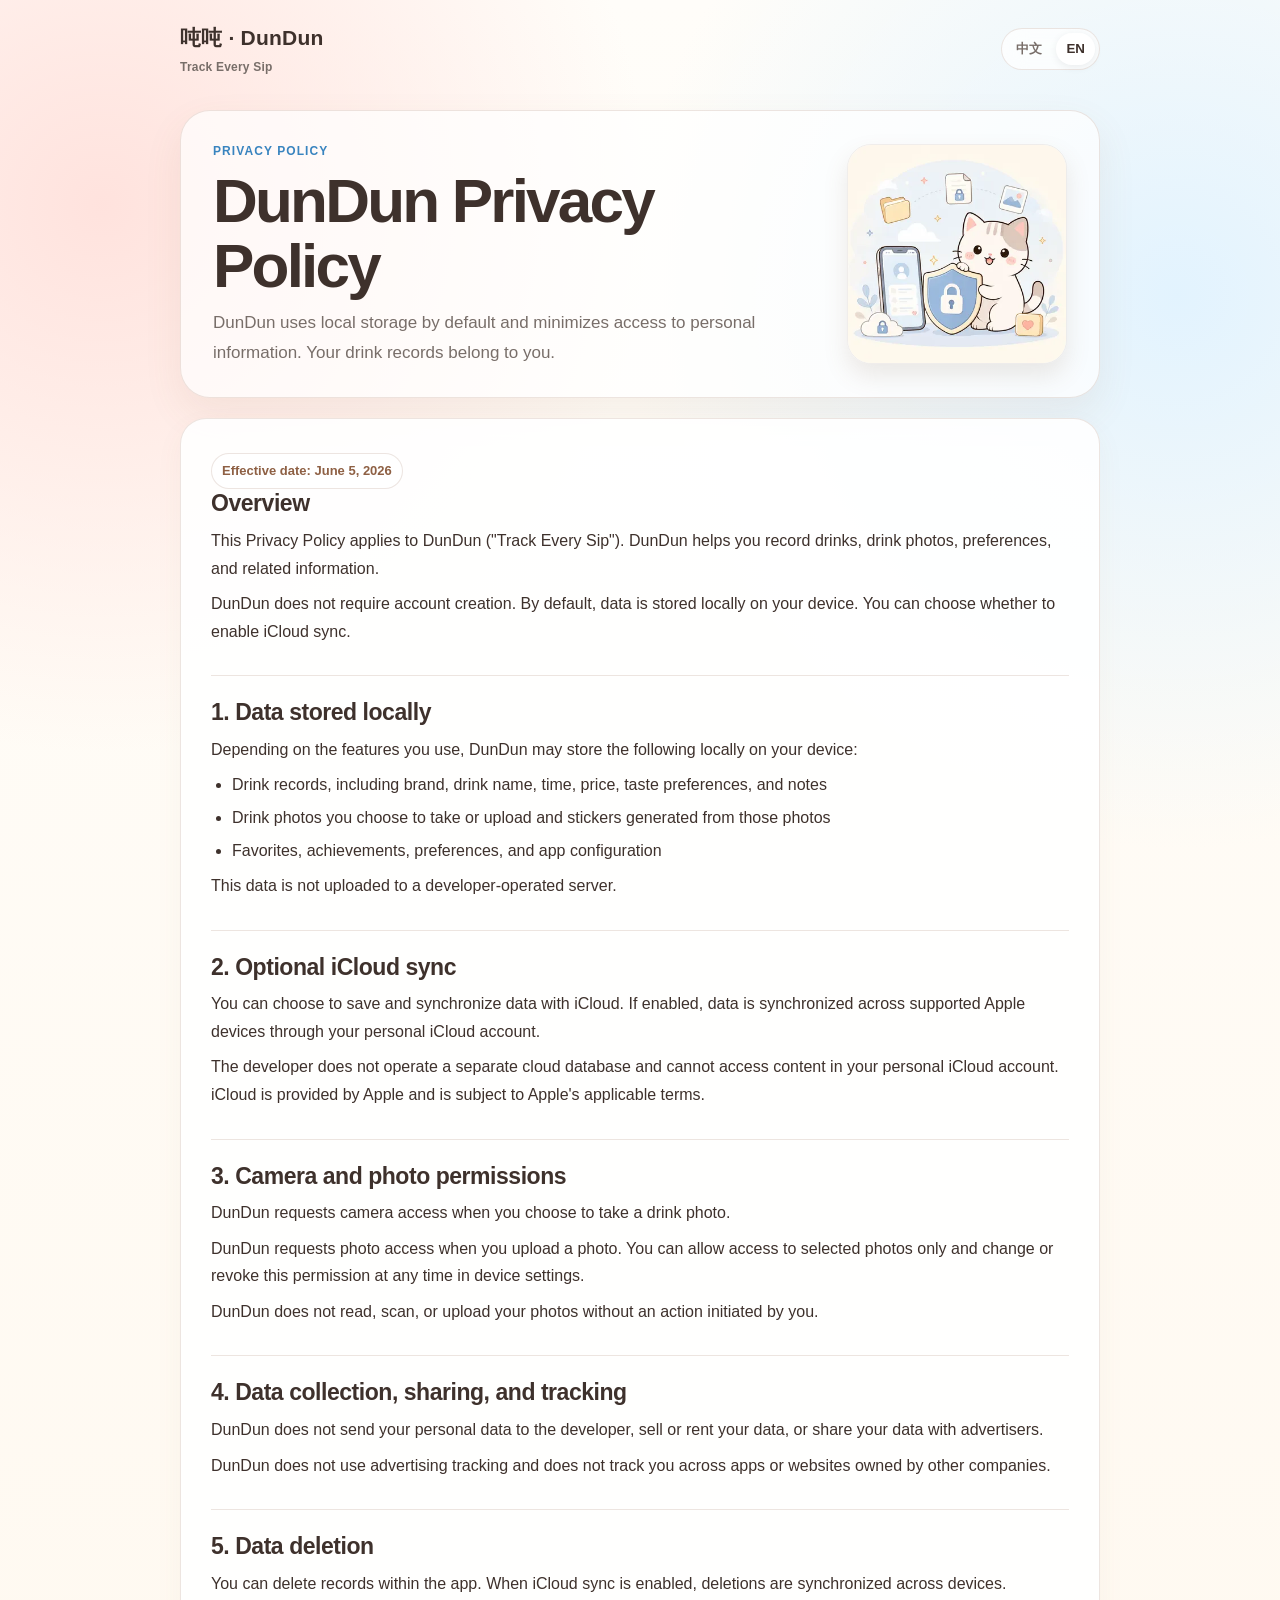
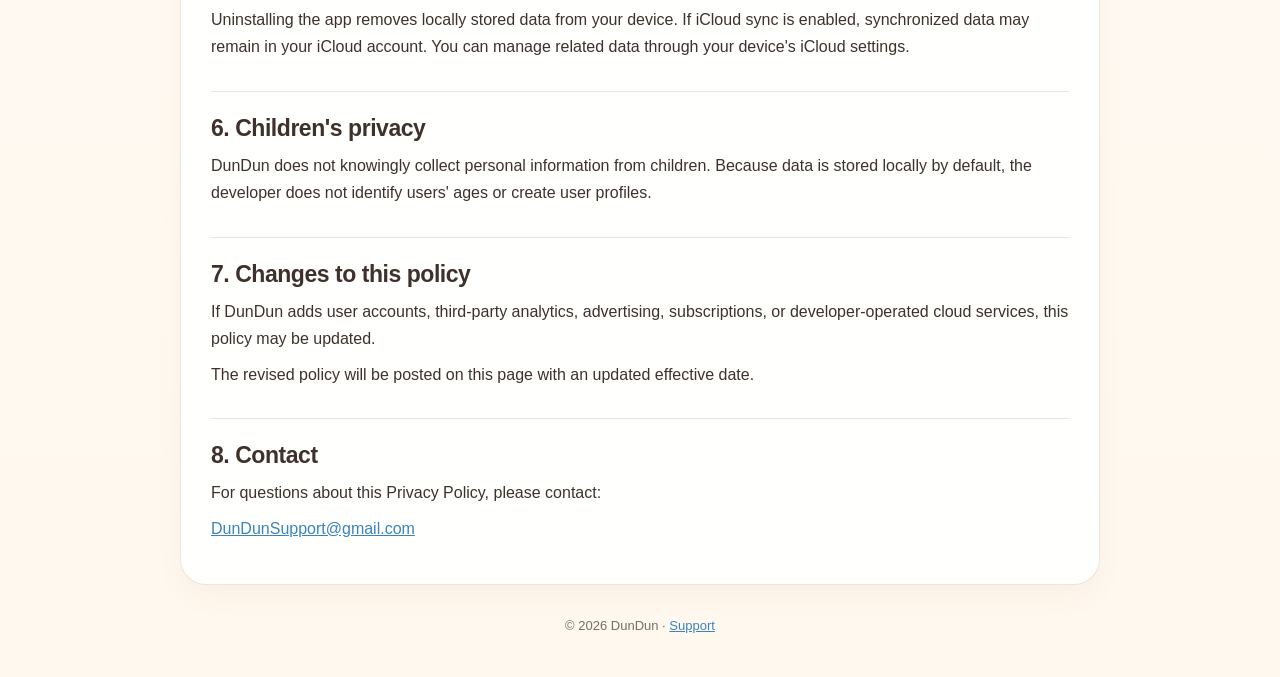
==== commit f1d5e8f9: "Replace privacy hero image with data safety DunDun mascot" ====
--- a/privacy/index.html
+++ b/privacy/index.html
@@ -1 +1,169 @@
-<!doctype html><html lang="en" data-current-lang="en"><head><meta charset="utf-8"><meta name="viewport" content="width=device-width,initial-scale=1"><title>DunDun Privacy Policy · 吨吨隐私政策</title><link rel="stylesheet" href="../style.css"></head><body><main class="shell"><header class="top"><div class="brand">吨吨 · DunDun<small>Track Every Sip</small></div><div class="lang" aria-label="Language switcher"><button data-set-lang="zh">中文</button><button data-set-lang="en">EN</button></div></header><section class="hero"><div><div class="kicker">Privacy Policy</div><div data-lang="zh"><h1>吨吨隐私政策</h1><p class="lead">吨吨以本地存储为默认方式，并尽量减少对个人信息的访问。你的饮品记录属于你。</p></div><div data-lang="en"><h1>DunDun Privacy Policy</h1><p class="lead">DunDun uses local storage by default and minimizes access to personal information. Your drink records belong to you.</p></div></div><img class="hero-image" src="[data-uri]" alt="DunDun cat sleeping peacefully"></section><article class="document"><section class="section"><div data-lang="zh"><span class="badge">生效日期：2026 年 6 月 5 日</span><h2>概述</h2><p>本隐私政策适用于吨吨（DunDun，副标题：Track Every Sip）。吨吨用于记录饮品、饮品照片、偏好及相关信息。</p><p>吨吨不会要求创建账户。默认情况下，数据仅保存在你的设备本地。你可以自行选择是否启用 iCloud 同步。</p></div><div data-lang="en"><span class="badge">Effective date: June 5, 2026</span><h2>Overview</h2><p>This Privacy Policy applies to DunDun ("Track Every Sip"). DunDun helps you record drinks, drink photos, preferences, and related information.</p><p>DunDun does not require account creation. By default, data is stored locally on your device. You can choose whether to enable iCloud sync.</p></div></section><section class="section"><div data-lang="zh"><h2>1. 本地存储的数据</h2><p>根据你使用的功能，吨吨可能在设备本地保存：</p><ul><li>饮品记录，包括品牌、饮品名称、时间、价格、口味偏好和备注</li><li>你主动拍摄或上传的饮品照片，以及由照片生成的贴纸</li><li>收藏、成就、偏好设置和 App 配置</li></ul><p>这些数据不会被上传至开发者运营的服务器。</p></div><div data-lang="en"><h2>1. Data stored locally</h2><p>Depending on the features you use, DunDun may store the following locally on your device:</p><ul><li>Drink records, including brand, drink name, time, price, taste preferences, and notes</li><li>Drink photos you choose to take or upload and stickers generated from those photos</li><li>Favorites, achievements, preferences, and app configuration</li></ul><p>This data is not uploaded to a developer-operated server.</p></div></section><section class="section"><div data-lang="zh"><h2>2. 可选 iCloud 同步</h2><p>你可以选择使用 iCloud 保存和同步数据。启用后，数据会通过你的个人 iCloud 账户在支持的 Apple 设备之间同步。</p><p>开发者不会运营独立云端数据库，也无法访问你个人 iCloud 账户中的内容。iCloud 服务由 Apple 提供，并受 Apple 相关条款约束。</p></div><div data-lang="en"><h2>2. Optional iCloud sync</h2><p>You can choose to save and synchronize data with iCloud. If enabled, data is synchronized across supported Apple devices through your personal iCloud account.</p><p>The developer does not operate a separate cloud database and cannot access content in your personal iCloud account. iCloud is provided by Apple and is subject to Apple's applicable terms.</p></div></section><section class="section"><div data-lang="zh"><h2>3. 相机与照片权限</h2><p>当你主动拍摄饮品照片时，吨吨会请求相机权限。</p><p>当你主动上传照片时，吨吨会请求照片访问权限。你可以选择仅允许访问特定照片，也可以在设备设置中随时调整或撤销权限。</p><p>吨吨不会在未经你操作的情况下读取、扫描或上传照片。</p></div><div data-lang="en"><h2>3. Camera and photo permissions</h2><p>DunDun requests camera access when you choose to take a drink photo.</p><p>DunDun requests photo access when you upload a photo. You can allow access to selected photos only and change or revoke this permission at any time in device settings.</p><p>DunDun does not read, scan, or upload your photos without an action initiated by you.</p></div></section><section class="section"><div data-lang="zh"><h2>4. 数据收集、分享与追踪</h2><p>吨吨不会将你的个人数据发送给开发者，不会出售或出租数据，也不会与广告商分享数据。</p><p>吨吨不使用广告追踪，也不会跨其他公司的 App 或网站追踪你。</p></div><div data-lang="en"><h2>4. Data collection, sharing, and tracking</h2><p>DunDun does not send your personal data to the developer, sell or rent your data, or share your data with advertisers.</p><p>DunDun does not use advertising tracking and does not track you across apps or websites owned by other companies.</p></div></section><section class="section"><div data-lang="zh"><h2>5. 删除数据</h2><p>你可以在 App 内删除记录。启用 iCloud 同步后，删除操作会同步至其他设备。</p><p>卸载 App 会移除设备上的本地数据。如果启用了 iCloud，同步数据可能仍保存在你的 iCloud 账户中。你可以通过设备的 iCloud 设置管理相关数据。</p></div><div data-lang="en"><h2>5. Data deletion</h2><p>You can delete records within the app. When iCloud sync is enabled, deletions are synchronized across devices.</p><p>Uninstalling the app removes locally stored data from your device. If iCloud sync is enabled, synchronized data may remain in your iCloud account. You can manage related data through your device's iCloud settings.</p></div></section><section class="section"><div data-lang="zh"><h2>6. 儿童隐私</h2><p>吨吨不会主动收集儿童的个人信息。由于数据默认保存在本地，开发者无法识别用户年龄，也不会建立用户档案。</p></div><div data-lang="en"><h2>6. Children's privacy</h2><p>DunDun does not knowingly collect personal information from children. Because data is stored locally by default, the developer does not identify users' ages or create user profiles.</p></div></section><section class="section"><div data-lang="zh"><h2>7. 政策更新</h2><p>如果吨吨未来增加账号系统、第三方分析工具、广告、订阅服务或开发者运营的云端服务，本政策可能会更新。</p><p>更新后的政策会发布在本页面，并标明新的生效日期。</p></div><div data-lang="en"><h2>7. Changes to this policy</h2><p>If DunDun adds user accounts, third-party analytics, advertising, subscriptions, or developer-operated cloud services, this policy may be updated.</p><p>The revised policy will be posted on this page with an updated effective date.</p></div></section><section class="section"><div data-lang="zh"><h2>8. 联系方式</h2><p>如对本隐私政策有疑问，请联系：</p><p><a href="mailto:DunDunSupport@gmail.com">DunDunSupport@gmail.com</a></p></div><div data-lang="en"><h2>8. Contact</h2><p>For questions about this Privacy Policy, please contact:</p><p><a href="mailto:DunDunSupport@gmail.com">DunDunSupport@gmail.com</a></p></div></section></article><footer class="footer">© 2026 DunDun · <a href="../support/">Support</a></footer></main><script src="../script.js"></script></body></html>+<!doctype html>
+<html lang="en" data-current-lang="en">
+<head>
+  <meta charset="utf-8">
+  <meta name="viewport" content="width=device-width,initial-scale=1">
+  <title>DunDun Privacy Policy · 吨吨隐私政策</title>
+  <link rel="stylesheet" href="../style.css">
+</head>
+<body>
+  <main class="shell">
+    <header class="top">
+      <div class="brand">吨吨 · DunDun<small>Track Every Sip</small></div>
+      <div class="lang" aria-label="Language switcher">
+        <button data-set-lang="zh">中文</button>
+        <button data-set-lang="en">EN</button>
+      </div>
+    </header>
+
+    <section class="hero">
+      <div>
+        <div class="kicker">Privacy Policy</div>
+        <div data-lang="zh">
+          <h1>吨吨隐私政策</h1>
+          <p class="lead">吨吨以本地存储为默认方式，并尽量减少对个人信息的访问。你的饮品记录属于你。</p>
+        </div>
+        <div data-lang="en">
+          <h1>DunDun Privacy Policy</h1>
+          <p class="lead">DunDun uses local storage by default and minimizes access to personal information. Your drink records belong to you.</p>
+        </div>
+      </div>
+      <img class="hero-image" src="../assets/privacy-dundun.svg" alt="DunDun mascot protecting user data">
+    </section>
+
+    <article class="document">
+      <section class="section">
+        <div data-lang="zh">
+          <span class="badge">生效日期：2026 年 6 月 5 日</span>
+          <h2>概述</h2>
+          <p>本隐私政策适用于吨吨（DunDun，副标题：Track Every Sip）。吨吨用于记录饮品、饮品照片、偏好及相关信息。</p>
+          <p>吨吨不会要求创建账户。默认情况下，数据仅保存在你的设备本地。你可以自行选择是否启用 iCloud 同步。</p>
+        </div>
+        <div data-lang="en">
+          <span class="badge">Effective date: June 5, 2026</span>
+          <h2>Overview</h2>
+          <p>This Privacy Policy applies to DunDun ("Track Every Sip"). DunDun helps you record drinks, drink photos, preferences, and related information.</p>
+          <p>DunDun does not require account creation. By default, data is stored locally on your device. You can choose whether to enable iCloud sync.</p>
+        </div>
+      </section>
+
+      <section class="section">
+        <div data-lang="zh">
+          <h2>1. 本地存储的数据</h2>
+          <p>根据你使用的功能，吨吨可能在设备本地保存：</p>
+          <ul>
+            <li>饮品记录，包括品牌、饮品名称、时间、价格、口味偏好和备注</li>
+            <li>你主动拍摄或上传的饮品照片，以及由照片生成的贴纸</li>
+            <li>收藏、成就、偏好设置和 App 配置</li>
+          </ul>
+          <p>这些数据不会被上传至开发者运营的服务器。</p>
+        </div>
+        <div data-lang="en">
+          <h2>1. Data stored locally</h2>
+          <p>Depending on the features you use, DunDun may store the following locally on your device:</p>
+          <ul>
+            <li>Drink records, including brand, drink name, time, price, taste preferences, and notes</li>
+            <li>Drink photos you choose to take or upload and stickers generated from those photos</li>
+            <li>Favorites, achievements, preferences, and app configuration</li>
+          </ul>
+          <p>This data is not uploaded to a developer-operated server.</p>
+        </div>
+      </section>
+
+      <section class="section">
+        <div data-lang="zh">
+          <h2>2. 可选 iCloud 同步</h2>
+          <p>你可以选择使用 iCloud 保存和同步数据。启用后，数据会通过你的个人 iCloud 账户在支持的 Apple 设备之间同步。</p>
+          <p>开发者不会运营独立云端数据库，也无法访问你个人 iCloud 账户中的内容。iCloud 服务由 Apple 提供，并受 Apple 相关条款约束。</p>
+        </div>
+        <div data-lang="en">
+          <h2>2. Optional iCloud sync</h2>
+          <p>You can choose to save and synchronize data with iCloud. If enabled, data is synchronized across supported Apple devices through your personal iCloud account.</p>
+          <p>The developer does not operate a separate cloud database and cannot access content in your personal iCloud account. iCloud is provided by Apple and is subject to Apple's applicable terms.</p>
+        </div>
+      </section>
+
+      <section class="section">
+        <div data-lang="zh">
+          <h2>3. 相机与照片权限</h2>
+          <p>当你主动拍摄饮品照片时，吨吨会请求相机权限。</p>
+          <p>当你主动上传照片时，吨吨会请求照片访问权限。你可以选择仅允许访问特定照片，也可以在设备设置中随时调整或撤销权限。</p>
+          <p>吨吨不会在未经你操作的情况下读取、扫描或上传照片。</p>
+        </div>
+        <div data-lang="en">
+          <h2>3. Camera and photo permissions</h2>
+          <p>DunDun requests camera access when you choose to take a drink photo.</p>
+          <p>DunDun requests photo access when you upload a photo. You can allow access to selected photos only and change or revoke this permission at any time in device settings.</p>
+          <p>DunDun does not read, scan, or upload your photos without an action initiated by you.</p>
+        </div>
+      </section>
+
+      <section class="section">
+        <div data-lang="zh">
+          <h2>4. 数据收集、分享与追踪</h2>
+          <p>吨吨不会将你的个人数据发送给开发者，不会出售或出租数据，也不会与广告商分享数据。</p>
+          <p>吨吨不使用广告追踪，也不会跨其他公司的 App 或网站追踪你。</p>
+        </div>
+        <div data-lang="en">
+          <h2>4. Data collection, sharing, and tracking</h2>
+          <p>DunDun does not send your personal data to the developer, sell or rent your data, or share your data with advertisers.</p>
+          <p>DunDun does not use advertising tracking and does not track you across apps or websites owned by other companies.</p>
+        </div>
+      </section>
+
+      <section class="section">
+        <div data-lang="zh">
+          <h2>5. 删除数据</h2>
+          <p>你可以在 App 内删除记录。启用 iCloud 同步后，删除操作会同步至其他设备。</p>
+          <p>卸载 App 会移除设备上的本地数据。如果启用了 iCloud，同步数据可能仍保存在你的 iCloud 账户中。你可以通过设备的 iCloud 设置管理相关数据。</p>
+        </div>
+        <div data-lang="en">
+          <h2>5. Data deletion</h2>
+          <p>You can delete records within the app. When iCloud sync is enabled, deletions are synchronized across devices.</p>
+          <p>Uninstalling the app removes locally stored data from your device. If iCloud sync is enabled, synchronized data may remain in your iCloud account. You can manage related data through your device's iCloud settings.</p>
+        </div>
+      </section>
+
+      <section class="section">
+        <div data-lang="zh">
+          <h2>6. 儿童隐私</h2>
+          <p>吨吨不会主动收集儿童的个人信息。由于数据默认保存在本地，开发者无法识别用户年龄，也不会建立用户档案。</p>
+        </div>
+        <div data-lang="en">
+          <h2>6. Children's privacy</h2>
+          <p>DunDun does not knowingly collect personal information from children. Because data is stored locally by default, the developer does not identify users' ages or create user profiles.</p>
+        </div>
+      </section>
+
+      <section class="section">
+        <div data-lang="zh">
+          <h2>7. 政策更新</h2>
+          <p>如果吨吨未来增加账号系统、第三方分析工具、广告、订阅服务或开发者运营的云端服务，本政策可能会更新。</p>
+          <p>更新后的政策会发布在本页面，并标明新的生效日期。</p>
+        </div>
+        <div data-lang="en">
+          <h2>7. Changes to this policy</h2>
+          <p>If DunDun adds user accounts, third-party analytics, advertising, subscriptions, or developer-operated cloud services, this policy may be updated.</p>
+          <p>The revised policy will be posted on this page with an updated effective date.</p>
+        </div>
+      </section>
+
+      <section class="section">
+        <div data-lang="zh">
+          <h2>8. 联系方式</h2>
+          <p>如对本隐私政策有疑问，请联系：</p>
+          <p><a href="mailto:DunDunSupport@gmail.com">DunDunSupport@gmail.com</a></p>
+        </div>
+        <div data-lang="en">
+          <h2>8. Contact</h2>
+          <p>For questions about this Privacy Policy, please contact:</p>
+          <p><a href="mailto:DunDunSupport@gmail.com">DunDunSupport@gmail.com</a></p>
+        </div>
+      </section>
+    </article>
+
+    <footer class="footer">© 2026 DunDun · <a href="../support/">Support</a></footer>
+  </main>
+  <script src="../script.js"></script>
+</body>
+</html>
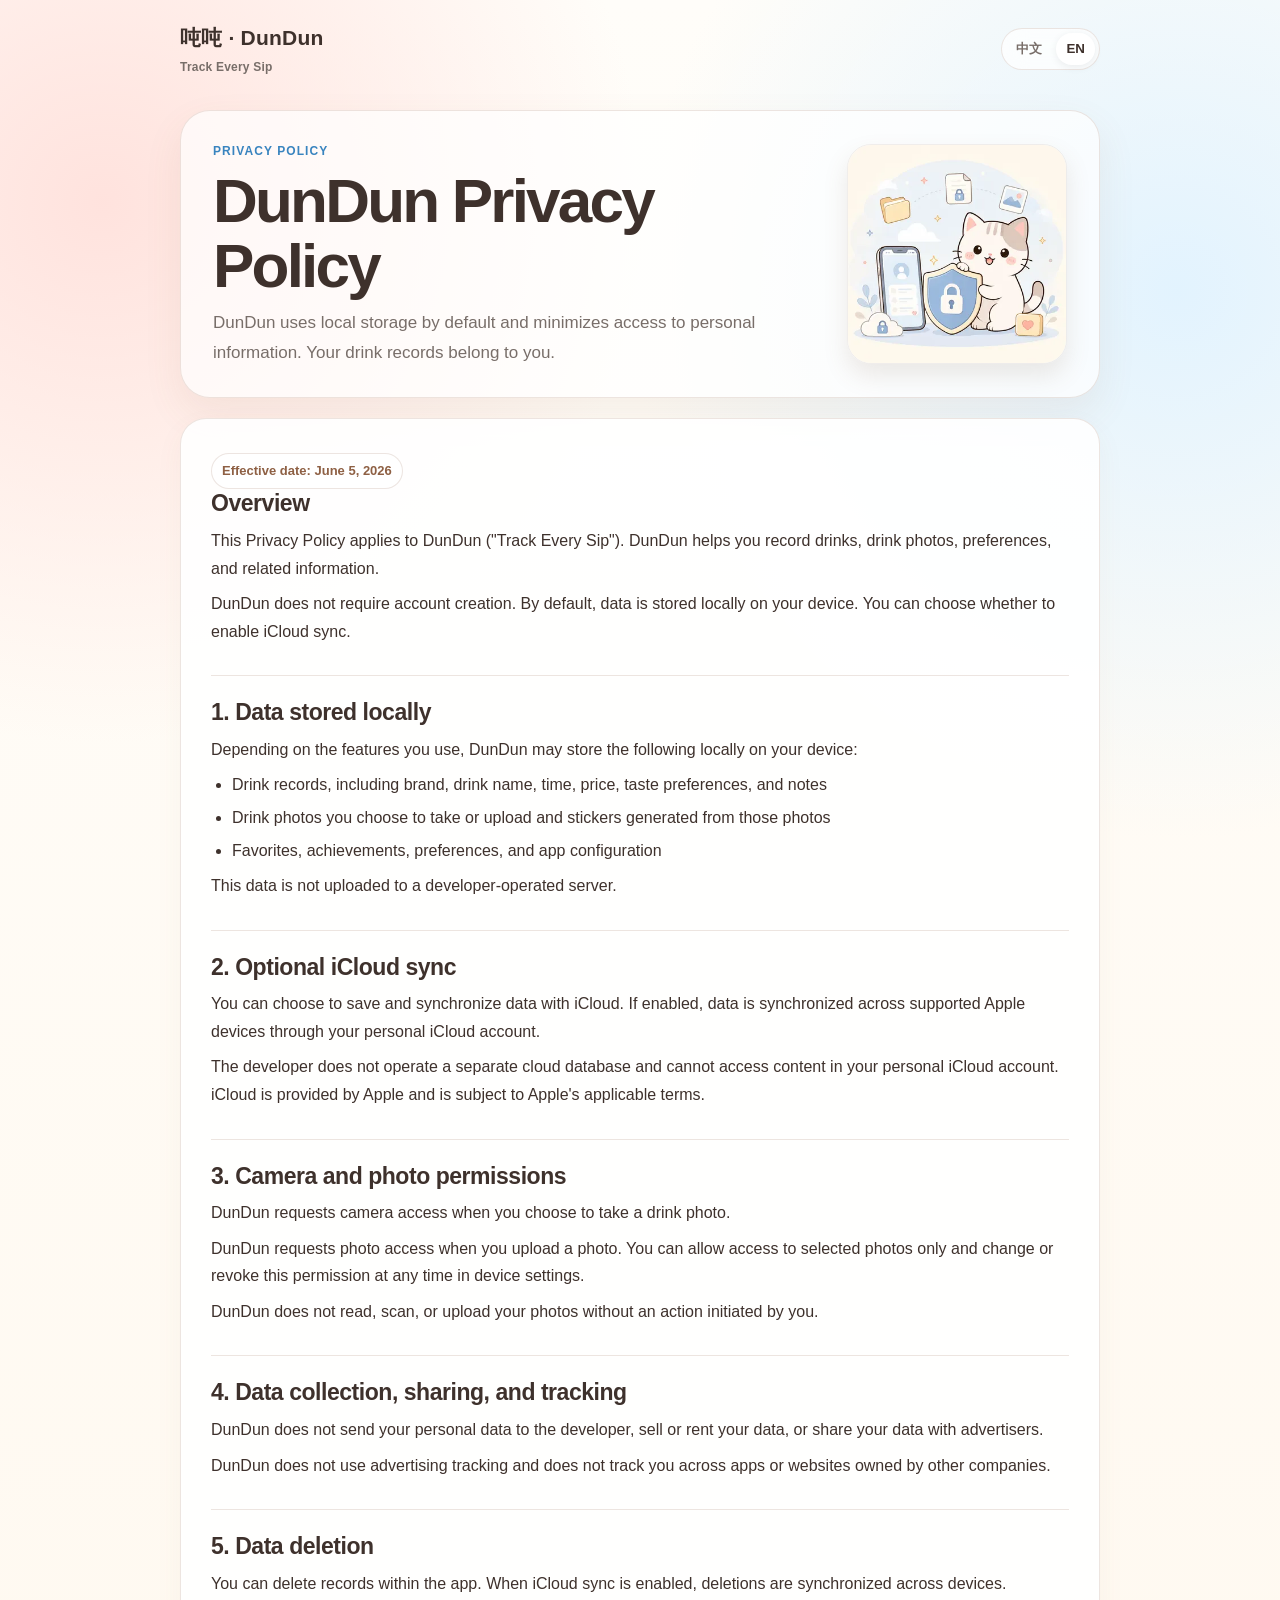
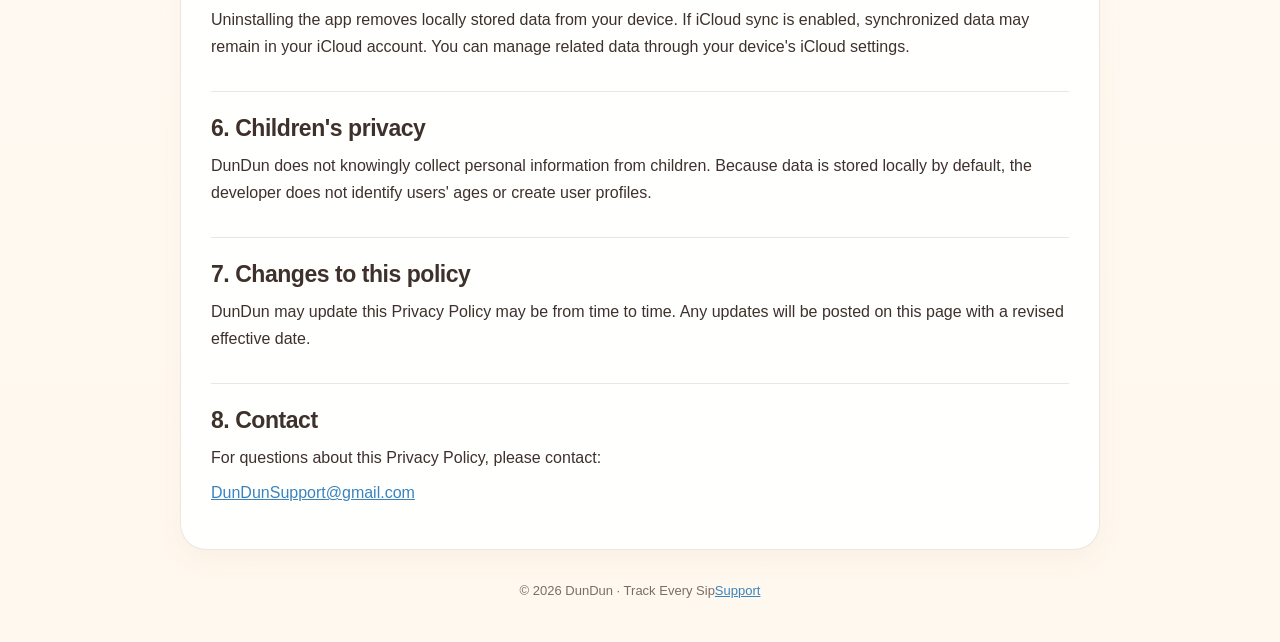
==== commit 428edb0a: "Update index.html" ====
--- a/privacy/index.html
+++ b/privacy/index.html
@@ -138,13 +138,11 @@
       <section class="section">
         <div data-lang="zh">
           <h2>7. 政策更新</h2>
-          <p>如果吨吨未来增加账号系统、第三方分析工具、广告、订阅服务或开发者运营的云端服务，本政策可能会更新。</p>
-          <p>更新后的政策会发布在本页面，并标明新的生效日期。</p>
+          <p>吨吨可能会不时更新本隐私政策。更新内容会发布在本页面，并注明新的生效日期。</p>
         </div>
         <div data-lang="en">
           <h2>7. Changes to this policy</h2>
-          <p>If DunDun adds user accounts, third-party analytics, advertising, subscriptions, or developer-operated cloud services, this policy may be updated.</p>
-          <p>The revised policy will be posted on this page with an updated effective date.</p>
+          <p>DunDun may update this Privacy Policy may be from time to time. Any updates will be posted on this page with a revised effective date.</p>
         </div>
       </section>
 
@@ -162,7 +160,7 @@
       </section>
     </article>
 
-    <footer class="footer">© 2026 DunDun · <a href="../support/">Support</a></footer>
+    <footer class="footer">© 2026 DunDun · Track Every Sip<a href="../support/">Support</a></footer>
   </main>
   <script src="../script.js"></script>
 </body>
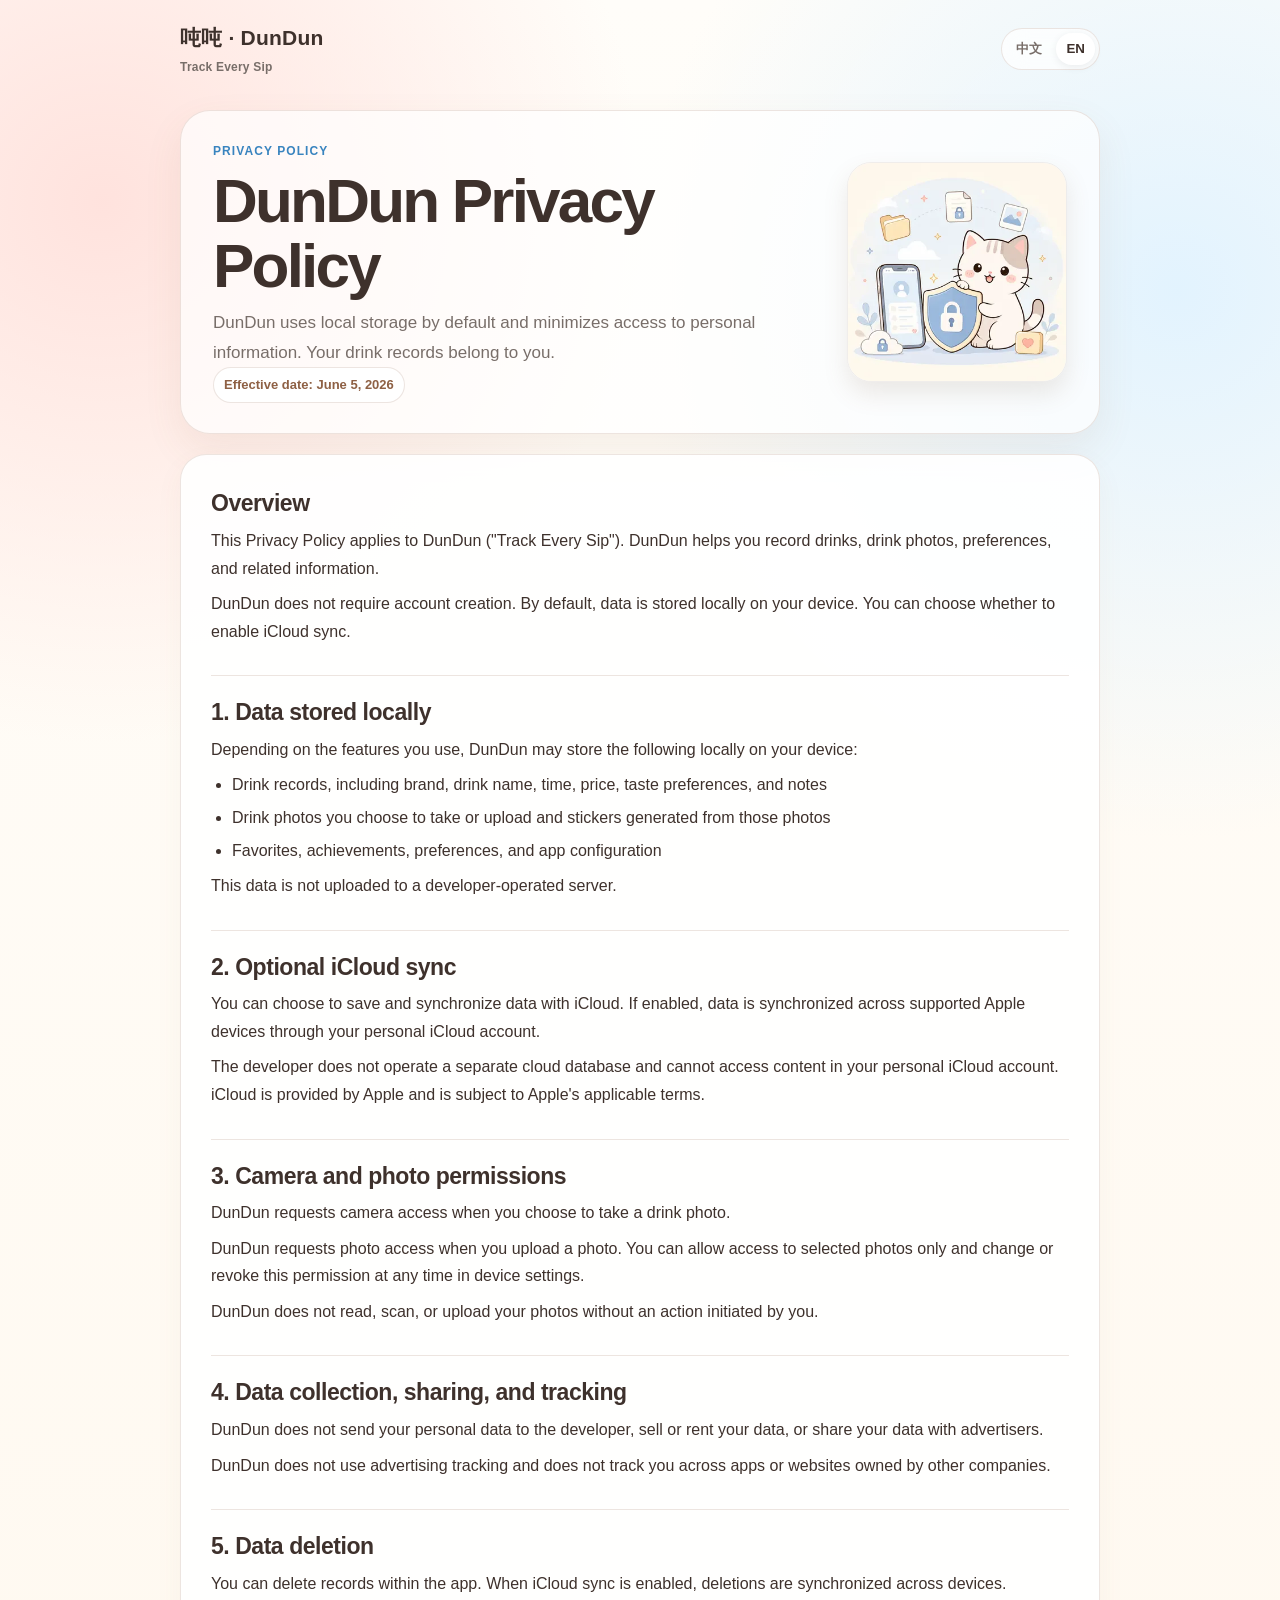
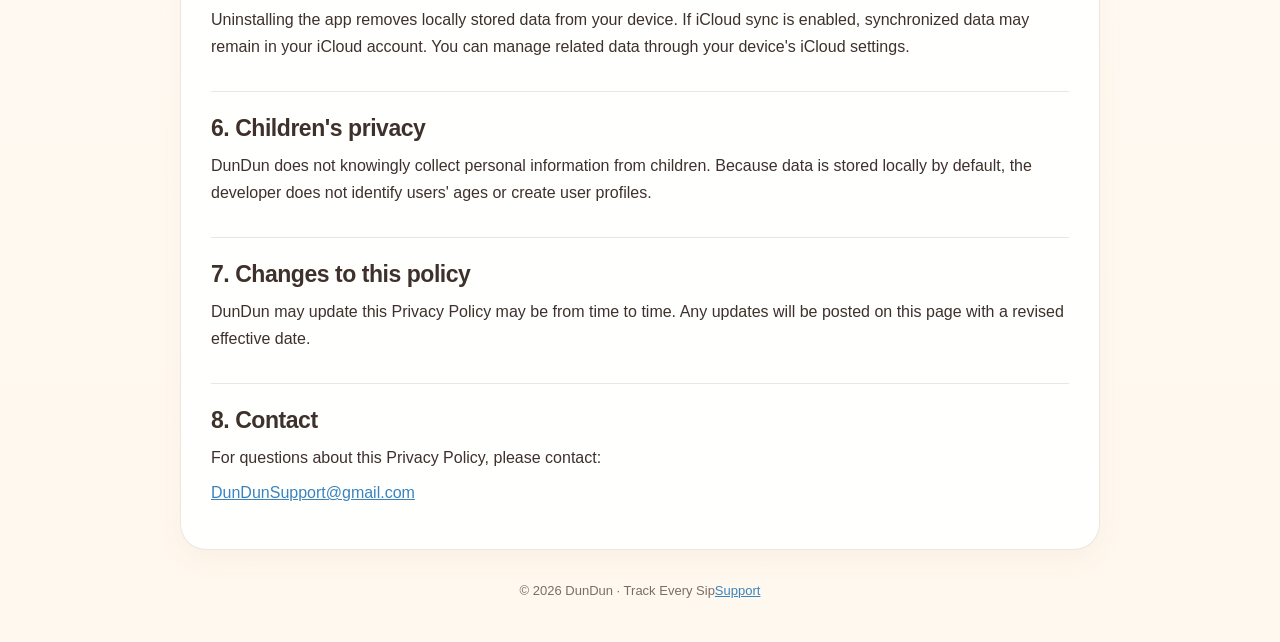
==== commit aacc38f1: "Move privacy policy effective date into hero section" ====
--- a/privacy/index.html
+++ b/privacy/index.html
@@ -22,10 +22,12 @@
         <div data-lang="zh">
           <h1>吨吨隐私政策</h1>
           <p class="lead">吨吨以本地存储为默认方式，并尽量减少对个人信息的访问。你的饮品记录属于你。</p>
+          <span class="badge">生效日期：2026 年 6 月 5 日</span>
         </div>
         <div data-lang="en">
           <h1>DunDun Privacy Policy</h1>
           <p class="lead">DunDun uses local storage by default and minimizes access to personal information. Your drink records belong to you.</p>
+          <span class="badge">Effective date: June 5, 2026</span>
         </div>
       </div>
       <img class="hero-image" src="../assets/privacy-dundun.svg" alt="DunDun mascot protecting user data">
@@ -34,13 +36,11 @@
     <article class="document">
       <section class="section">
         <div data-lang="zh">
-          <span class="badge">生效日期：2026 年 6 月 5 日</span>
           <h2>概述</h2>
           <p>本隐私政策适用于吨吨（DunDun，副标题：Track Every Sip）。吨吨用于记录饮品、饮品照片、偏好及相关信息。</p>
           <p>吨吨不会要求创建账户。默认情况下，数据仅保存在你的设备本地。你可以自行选择是否启用 iCloud 同步。</p>
         </div>
         <div data-lang="en">
-          <span class="badge">Effective date: June 5, 2026</span>
           <h2>Overview</h2>
           <p>This Privacy Policy applies to DunDun ("Track Every Sip"). DunDun helps you record drinks, drink photos, preferences, and related information.</p>
           <p>DunDun does not require account creation. By default, data is stored locally on your device. You can choose whether to enable iCloud sync.</p>
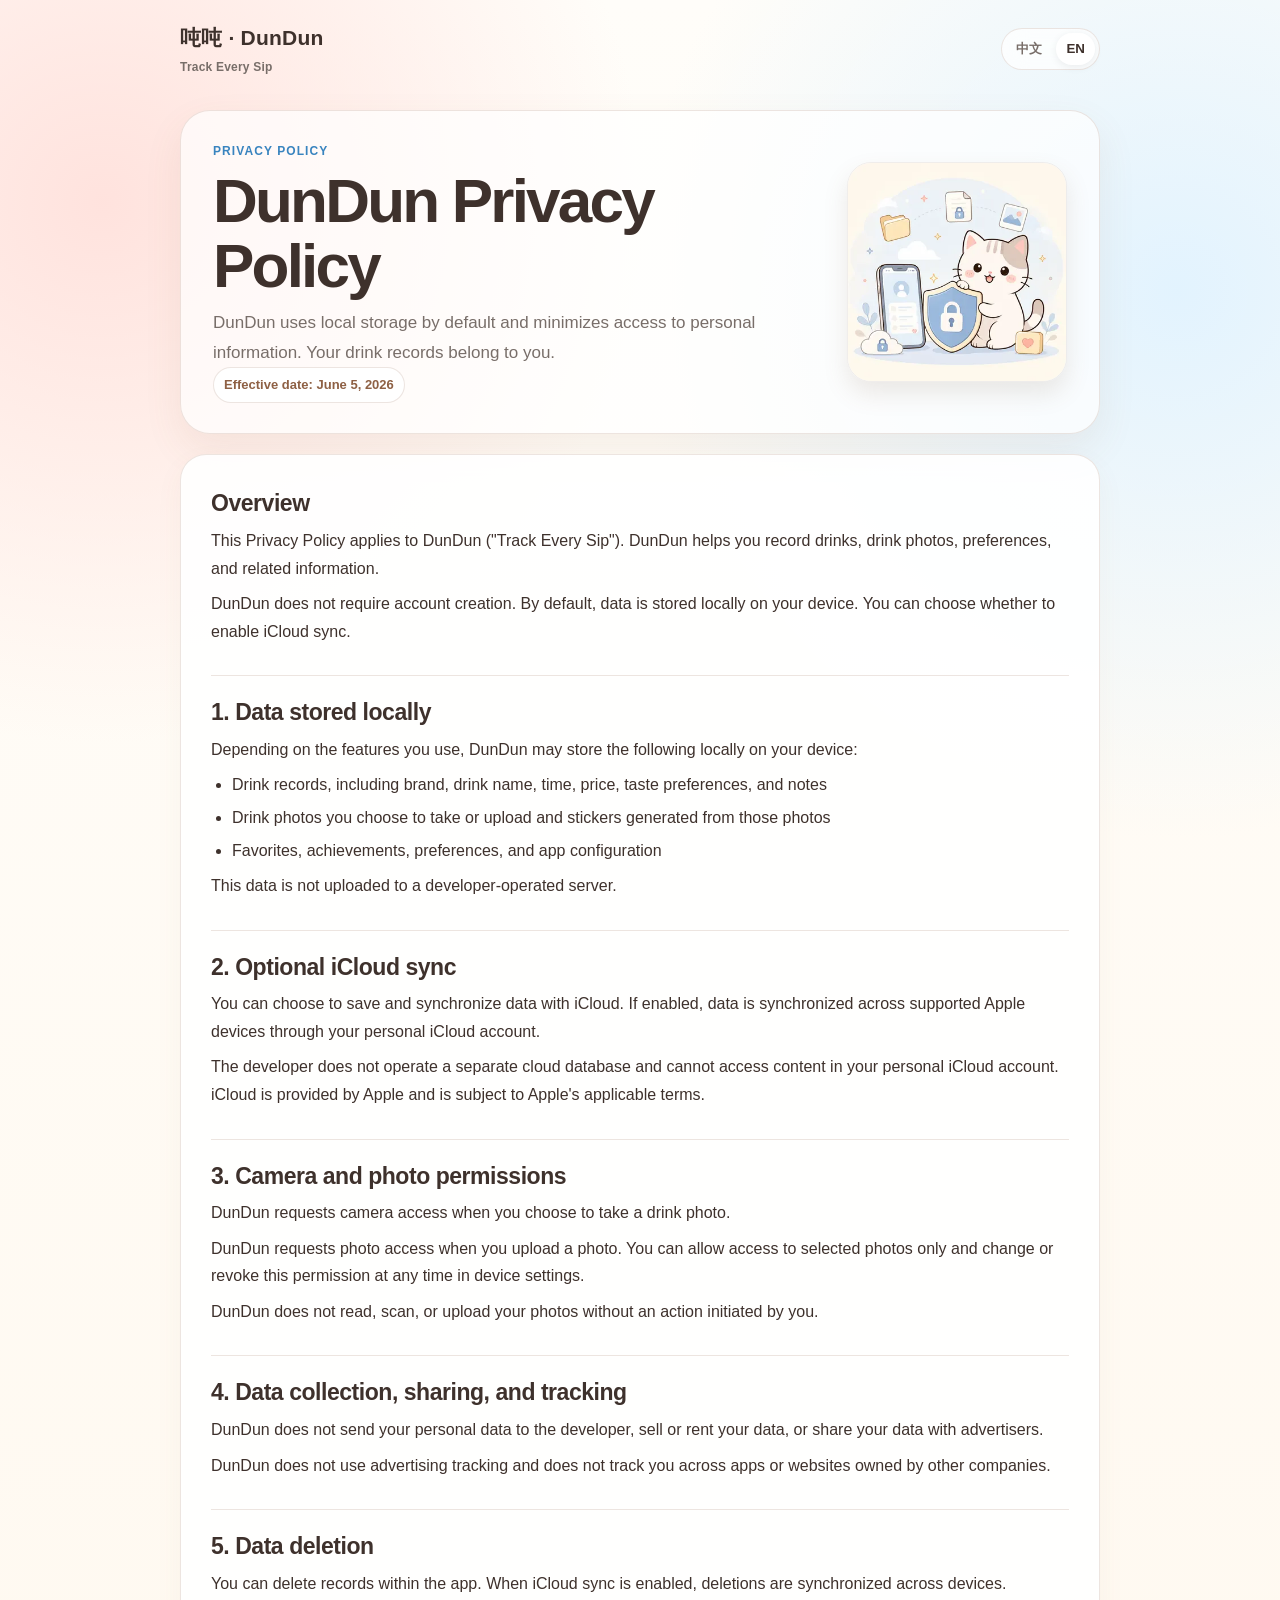
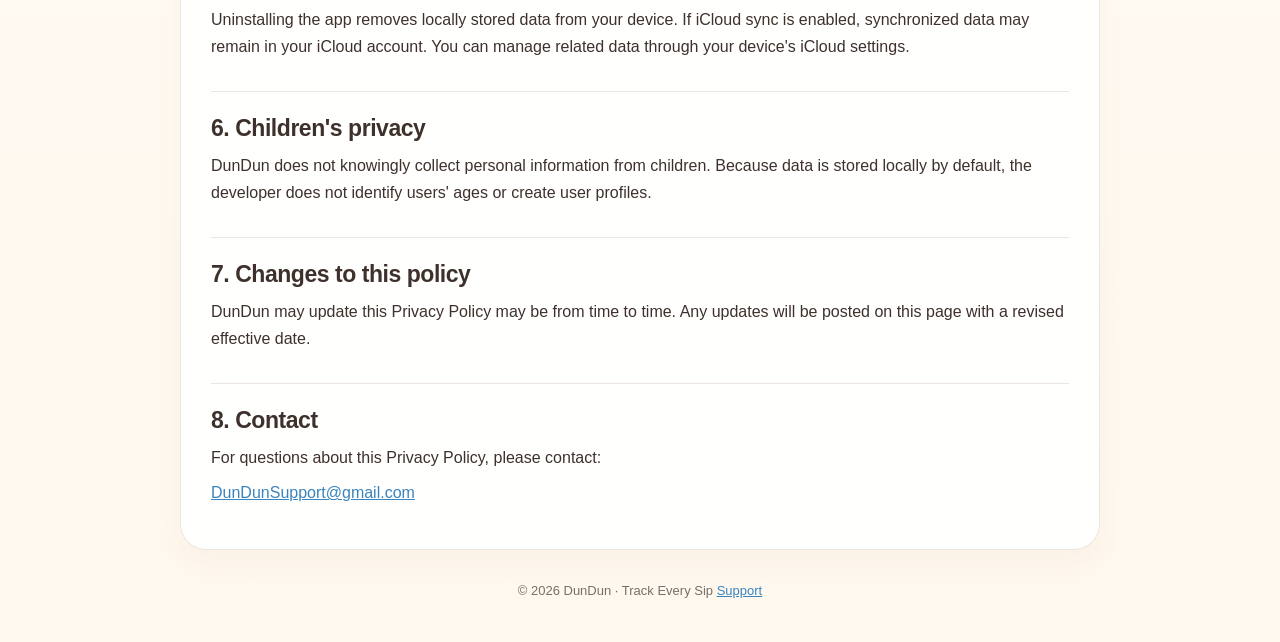
==== commit 36247d67: "Update index.html" ====
--- a/privacy/index.html
+++ b/privacy/index.html
@@ -37,7 +37,7 @@
       <section class="section">
         <div data-lang="zh">
           <h2>概述</h2>
-          <p>本隐私政策适用于吨吨（DunDun，副标题：Track Every Sip）。吨吨用于记录饮品、饮品照片、偏好及相关信息。</p>
+          <p>本隐私政策适用于吨吨（DunDun · Track Every Sip）。吨吨用于记录饮品、饮品照片、偏好及相关信息。</p>
           <p>吨吨不会要求创建账户。默认情况下，数据仅保存在你的设备本地。你可以自行选择是否启用 iCloud 同步。</p>
         </div>
         <div data-lang="en">
@@ -160,7 +160,7 @@
       </section>
     </article>
 
-    <footer class="footer">© 2026 DunDun · Track Every Sip<a href="../support/">Support</a></footer>
+    <footer class="footer">© 2026 DunDun · Track Every Sip  <a href="../support/">Support</a></footer>
   </main>
   <script src="../script.js"></script>
 </body>
